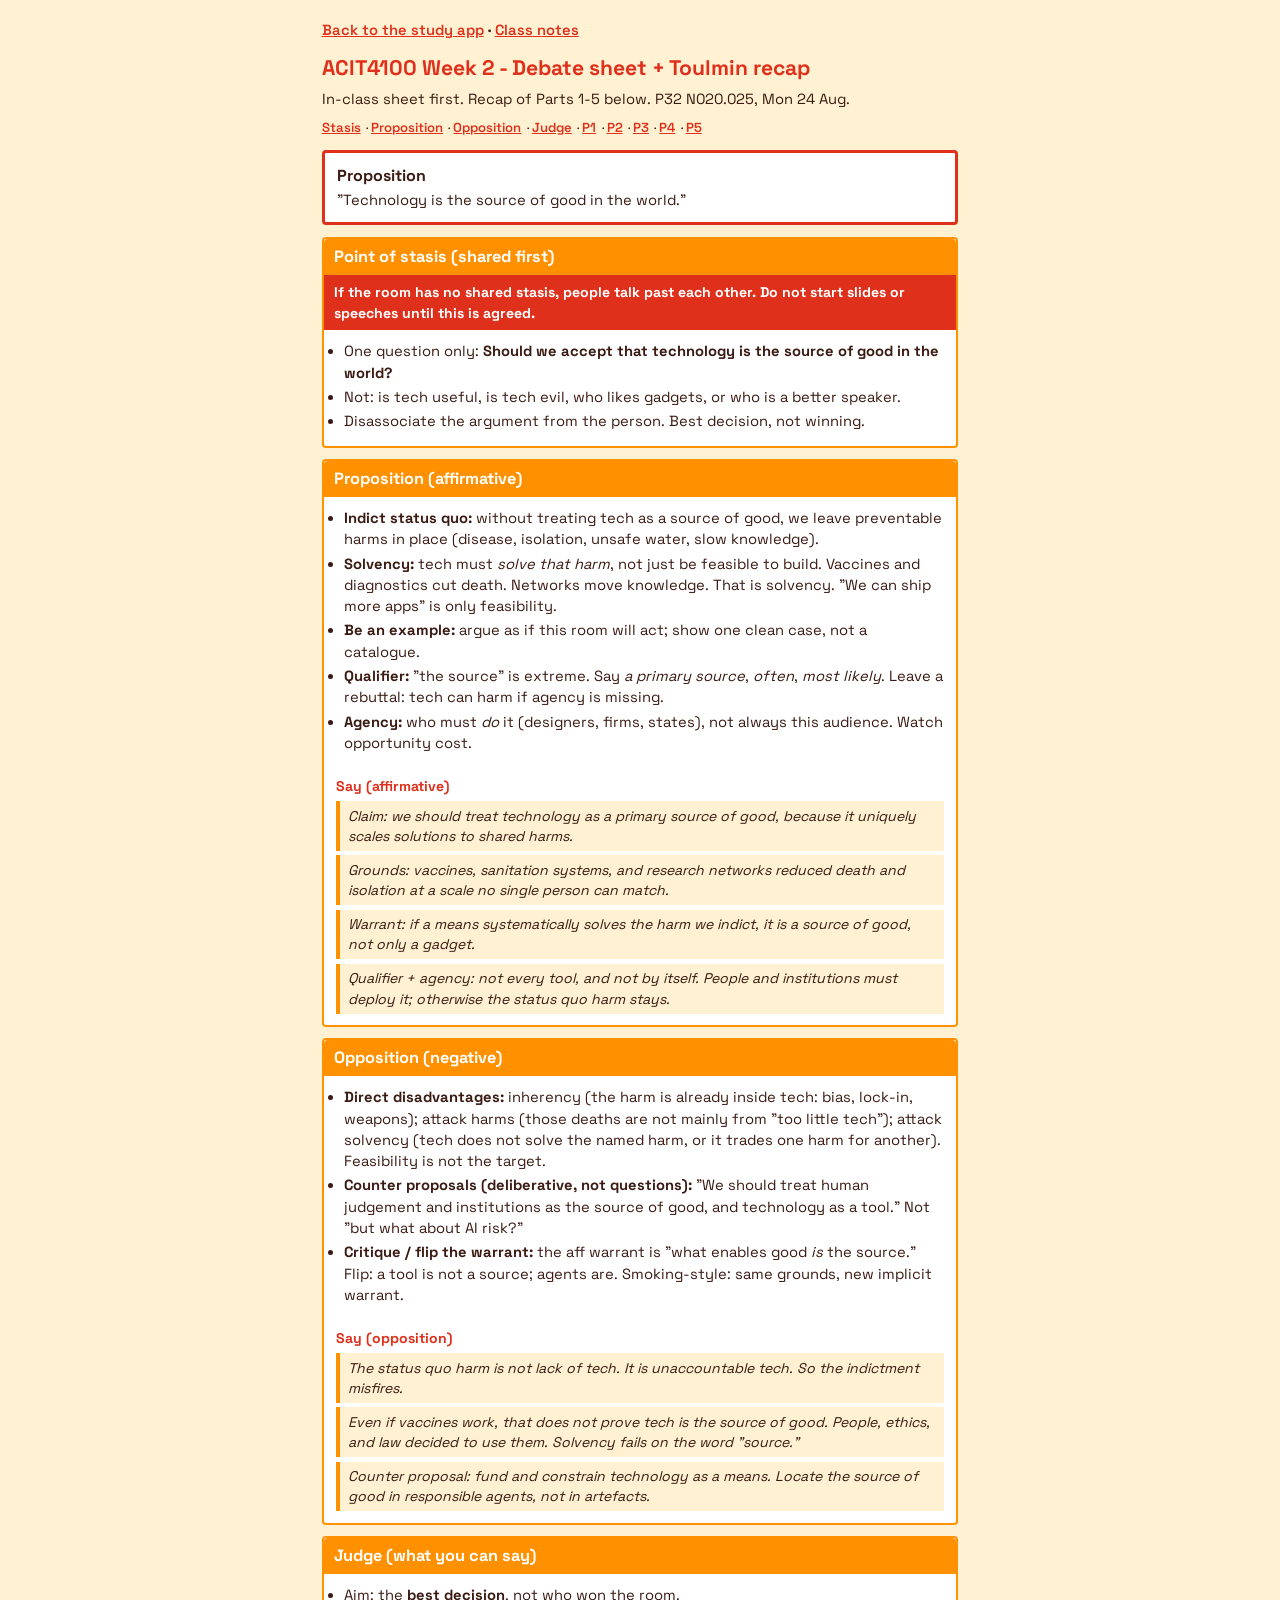
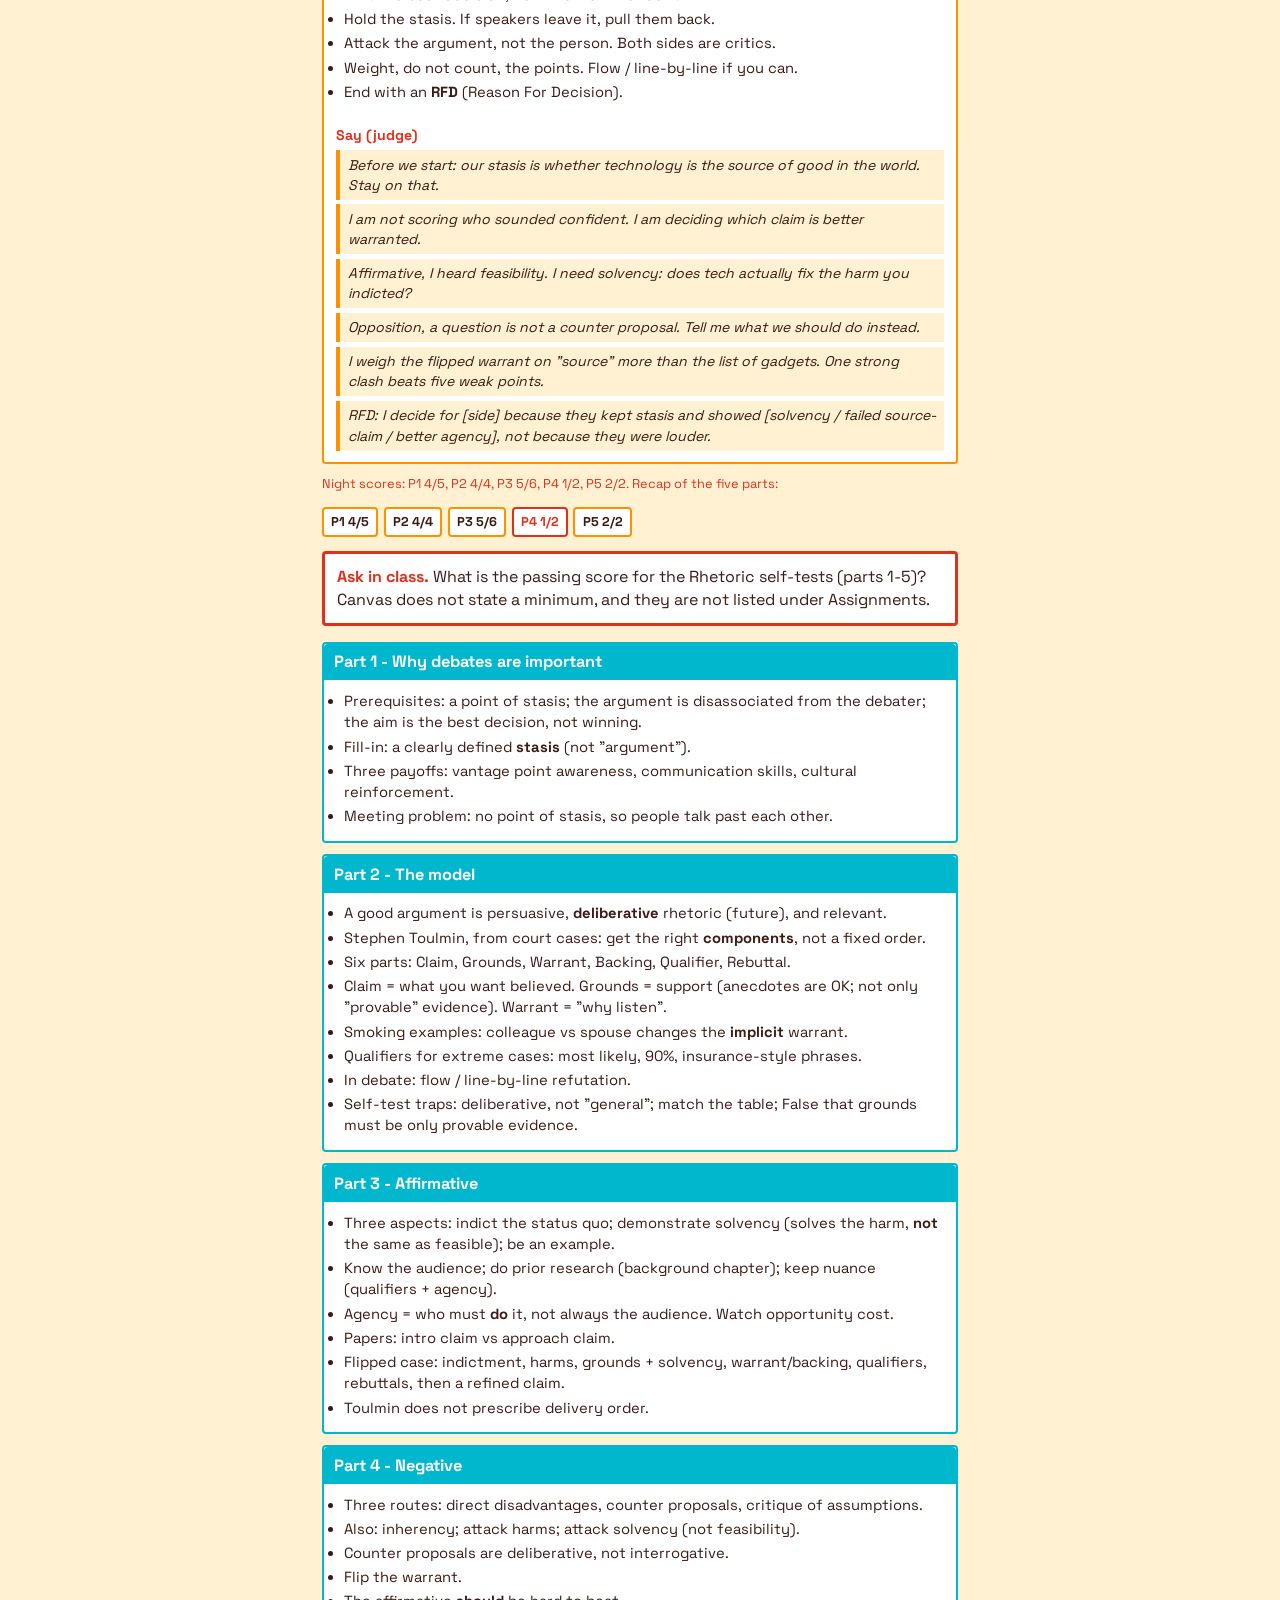
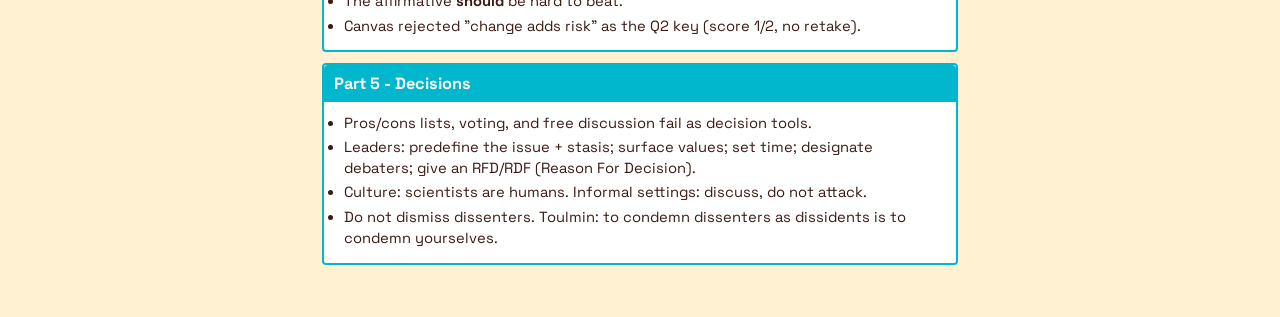
==== 4100-week2-toulmin-recap.html @ de7145aa "Add in-class Toulmin debate sheet for the tech-as-source-of-good motion. Co-authored-by: Cursor <cur" ====
<!DOCTYPE html>
<html lang="en">
<head>
  <meta charset="UTF-8" />
  <meta name="viewport" content="width=device-width, initial-scale=1, viewport-fit=cover" />
  <meta name="referrer" content="no-referrer" />
  <title>ACIT4100 Week 2 - Toulmin recap</title>
  <meta name="theme-color" content="#DF301C" />
  <link rel="stylesheet" href="fonts/fonts.css" />
  <style>
    html { background: #FFF1D1; }
    :root {
      --red: #DF301C;
      --orange: #FF9100;
      --cream: #FFF1D1;
      --teal: #00B7CD;
      --ink: #3A1A12;
      --line: #E8C9A0;
    }
    * { box-sizing: border-box; }
    body {
      margin: 0;
      font-family: "Space Grotesk", "Segoe UI", sans-serif;
      color: var(--ink);
      background: var(--cream);
      line-height: 1.45;
    }
    .wrap { max-width: 42rem; margin: 0 auto; padding: 1.1rem 1.1rem 2.6rem; }
    h1 { font-size: 1.32rem; margin: 0 0 0.35rem; color: var(--red); }
    h2 {
      font-size: 1.02rem;
      margin: 0;
      color: #FFFFFF;
      background: var(--teal);
      padding: 0.4rem 0.65rem;
      border-radius: 4px 4px 0 0;
    }
    h3 {
      font-size: 0.88rem;
      margin: 0.55rem 0 0.15rem;
      color: var(--red);
    }
    p, li { font-size: 0.92rem; }
    .lede { margin: 0 0 0.45rem; }
    .meta { font-size: 0.8rem; color: var(--red); margin: 0 0 0.85rem; }
    .prop {
      background: #FFFFFF;
      border: 3px solid var(--red);
      border-radius: 4px;
      padding: 0.65rem 0.75rem;
      margin: 0 0 0.75rem;
    }
    .prop p { margin: 0.2rem 0 0; }
    .say {
      font-style: italic;
      background: var(--cream);
      border-left: 4px solid var(--orange);
      padding: 0.28rem 0.5rem;
      margin: 0.28rem 0;
      font-size: 0.88rem;
    }
    section.debate { border-color: var(--orange); }
    section.debate h2 { background: var(--orange); }
    .warn {
      background: var(--red);
      color: #FFFFFF;
      font-weight: 700;
      padding: 0.45rem 0.65rem;
      margin: 0;
      font-size: 0.88rem;
    }
    a { color: var(--red); font-weight: 600; }
    a:hover { color: var(--teal); }
    .scores {
      display: flex;
      flex-wrap: wrap;
      gap: 0.35rem;
      margin: 0 0 0.9rem;
    }
    .scores span {
      background: #FFFFFF;
      border: 2px solid var(--orange);
      border-radius: 4px;
      padding: 0.22rem 0.45rem;
      font-size: 0.8rem;
      font-weight: 700;
    }
    .scores .weak { border-color: var(--red); color: var(--red); }
    section {
      border: 2px solid var(--teal);
      border-radius: 4px;
      margin: 0 0 0.7rem;
      background: #FFFFFF;
    }
    section ul {
      margin: 0;
      padding: 0.5rem 0.75rem 0.65rem 1.25rem;
    }
    section h3, section .say { margin-left: 0.75rem; margin-right: 0.75rem; }
    section .say:last-child { margin-bottom: 0.7rem; }
    li { margin: 0.18rem 0; }
    .ask {
      border: 3px solid var(--red);
      background: #FFFFFF;
      border-radius: 4px;
      padding: 0.7rem 0.8rem;
      margin: 0 0 1rem;
    }
    .ask strong { color: var(--red); }
    .back { display: inline-block; margin: 0 0 0.75rem; font-weight: 700; }
    .jump { font-size: 0.82rem; margin: 0 0 0.85rem; }
    .jump a { margin-right: 0.15rem; }
  </style>
</head>
<body>
  <div class="wrap">
    <p class="back"><a href="index.html#notes">Back to the study app</a> · <a href="class-notes.html#acit4100">Class notes</a></p>
    <h1>ACIT4100 Week 2 - Debate sheet + Toulmin recap</h1>
    <p class="lede">In-class sheet first. Recap of Parts 1-5 below. P32 N020.025, Mon 24 Aug.</p>
    <p class="jump">
      <a href="#stasis">Stasis</a> ·
      <a href="#affirmative">Proposition</a> ·
      <a href="#negative">Opposition</a> ·
      <a href="#judge">Judge</a> ·
      <a href="#p1">P1</a> ·
      <a href="#p2">P2</a> ·
      <a href="#p3">P3</a> ·
      <a href="#p4">P4</a> ·
      <a href="#p5">P5</a>
    </p>

    <div class="prop" id="motion">
      <strong>Proposition</strong>
      <p>&quot;Technology is the source of good in the world.&quot;</p>
    </div>

    <section class="debate" id="stasis">
      <h2>Point of stasis (shared first)</h2>
      <p class="warn">If the room has no shared stasis, people talk past each other. Do not start slides or speeches until this is agreed.</p>
      <ul>
        <li>One question only: <strong>Should we accept that technology is the source of good in the world?</strong></li>
        <li>Not: is tech useful, is tech evil, who likes gadgets, or who is a better speaker.</li>
        <li>Disassociate the argument from the person. Best decision, not winning.</li>
      </ul>
    </section>

    <section class="debate" id="affirmative">
      <h2>Proposition (affirmative)</h2>
      <ul>
        <li><strong>Indict status quo:</strong> without treating tech as a source of good, we leave preventable harms in place (disease, isolation, unsafe water, slow knowledge).</li>
        <li><strong>Solvency:</strong> tech must <em>solve that harm</em>, not just be feasible to build. Vaccines and diagnostics cut death. Networks move knowledge. That is solvency. &quot;We can ship more apps&quot; is only feasibility.</li>
        <li><strong>Be an example:</strong> argue as if this room will act; show one clean case, not a catalogue.</li>
        <li><strong>Qualifier:</strong> &quot;the source&quot; is extreme. Say <em>a primary source</em>, <em>often</em>, <em>most likely</em>. Leave a rebuttal: tech can harm if agency is missing.</li>
        <li><strong>Agency:</strong> who must <em>do</em> it (designers, firms, states), not always this audience. Watch opportunity cost.</li>
      </ul>
      <h3>Say (affirmative)</h3>
      <p class="say">Claim: we should treat technology as a primary source of good, because it uniquely scales solutions to shared harms.</p>
      <p class="say">Grounds: vaccines, sanitation systems, and research networks reduced death and isolation at a scale no single person can match.</p>
      <p class="say">Warrant: if a means systematically solves the harm we indict, it is a source of good, not only a gadget.</p>
      <p class="say">Qualifier + agency: not every tool, and not by itself. People and institutions must deploy it; otherwise the status quo harm stays.</p>
    </section>

    <section class="debate" id="negative">
      <h2>Opposition (negative)</h2>
      <ul>
        <li><strong>Direct disadvantages:</strong> inherency (the harm is already inside tech: bias, lock-in, weapons); attack harms (those deaths are not mainly from &quot;too little tech&quot;); attack solvency (tech does not solve the named harm, or it trades one harm for another). Feasibility is not the target.</li>
        <li><strong>Counter proposals (deliberative, not questions):</strong> &quot;We should treat human judgement and institutions as the source of good, and technology as a tool.&quot; Not &quot;but what about AI risk?&quot;</li>
        <li><strong>Critique / flip the warrant:</strong> the aff warrant is &quot;what enables good <em>is</em> the source.&quot; Flip: a tool is not a source; agents are. Smoking-style: same grounds, new implicit warrant.</li>
      </ul>
      <h3>Say (opposition)</h3>
      <p class="say">The status quo harm is not lack of tech. It is unaccountable tech. So the indictment misfires.</p>
      <p class="say">Even if vaccines work, that does not prove tech is <em>the</em> source of good. People, ethics, and law decided to use them. Solvency fails on the word &quot;source.&quot;</p>
      <p class="say">Counter proposal: fund and constrain technology as a means. Locate the source of good in responsible agents, not in artefacts.</p>
    </section>

    <section class="debate" id="judge">
      <h2>Judge (what you can say)</h2>
      <ul>
        <li>Aim: the <strong>best decision</strong>, not who won the room.</li>
        <li>Hold the stasis. If speakers leave it, pull them back.</li>
        <li>Attack the argument, not the person. Both sides are critics.</li>
        <li>Weight, do not count, the points. Flow / line-by-line if you can.</li>
        <li>End with an <strong>RFD</strong> (Reason For Decision).</li>
      </ul>
      <h3>Say (judge)</h3>
      <p class="say">Before we start: our stasis is whether technology is the source of good in the world. Stay on that.</p>
      <p class="say">I am not scoring who sounded confident. I am deciding which claim is better warranted.</p>
      <p class="say">Affirmative, I heard feasibility. I need solvency: does tech actually fix the harm you indicted?</p>
      <p class="say">Opposition, a question is not a counter proposal. Tell me what we should do instead.</p>
      <p class="say">I weigh the flipped warrant on &quot;source&quot; more than the list of gadgets. One strong clash beats five weak points.</p>
      <p class="say">RFD: I decide for [side] because they kept stasis and showed [solvency / failed source-claim / better agency], not because they were louder.</p>
    </section>

    <p class="meta">Night scores: P1 4/5, P2 4/4, P3 5/6, P4 1/2, P5 2/2. Recap of the five parts:</p>
    <div class="scores" aria-label="Self-test scores">
      <span>P1 4/5</span>
      <span>P2 4/4</span>
      <span>P3 5/6</span>
      <span class="weak">P4 1/2</span>
      <span>P5 2/2</span>
    </div>

    <div class="ask">
      <strong>Ask in class.</strong> What is the passing score for the Rhetoric self-tests (parts 1-5)? Canvas does not state a minimum, and they are not listed under Assignments.
    </div>

    <section id="p1">
      <h2>Part 1 - Why debates are important</h2>
      <ul>
        <li>Prerequisites: a point of stasis; the argument is disassociated from the debater; the aim is the best decision, not winning.</li>
        <li>Fill-in: a clearly defined <strong>stasis</strong> (not "argument").</li>
        <li>Three payoffs: vantage point awareness, communication skills, cultural reinforcement.</li>
        <li>Meeting problem: no point of stasis, so people talk past each other.</li>
      </ul>
    </section>

    <section id="p2">
      <h2>Part 2 - The model</h2>
      <ul>
        <li>A good argument is persuasive, <strong>deliberative</strong> rhetoric (future), and relevant.</li>
        <li>Stephen Toulmin, from court cases: get the right <strong>components</strong>, not a fixed order.</li>
        <li>Six parts: Claim, Grounds, Warrant, Backing, Qualifier, Rebuttal.</li>
        <li>Claim = what you want believed. Grounds = support (anecdotes are OK; not only "provable" evidence). Warrant = "why listen".</li>
        <li>Smoking examples: colleague vs spouse changes the <strong>implicit</strong> warrant.</li>
        <li>Qualifiers for extreme cases: most likely, 90%, insurance-style phrases.</li>
        <li>In debate: flow / line-by-line refutation.</li>
        <li>Self-test traps: deliberative, not "general"; match the table; False that grounds must be only provable evidence.</li>
      </ul>
    </section>

    <section id="p3">
      <h2>Part 3 - Affirmative</h2>
      <ul>
        <li>Three aspects: indict the status quo; demonstrate solvency (solves the harm, <strong>not</strong> the same as feasible); be an example.</li>
        <li>Know the audience; do prior research (background chapter); keep nuance (qualifiers + agency).</li>
        <li>Agency = who must <strong>do</strong> it, not always the audience. Watch opportunity cost.</li>
        <li>Papers: intro claim vs approach claim.</li>
        <li>Flipped case: indictment, harms, grounds + solvency, warrant/backing, qualifiers, rebuttals, then a refined claim.</li>
        <li>Toulmin does not prescribe delivery order.</li>
      </ul>
    </section>

    <section id="p4">
      <h2>Part 4 - Negative</h2>
      <ul>
        <li>Three routes: direct disadvantages, counter proposals, critique of assumptions.</li>
        <li>Also: inherency; attack harms; attack solvency (not feasibility).</li>
        <li>Counter proposals are deliberative, not interrogative.</li>
        <li>Flip the warrant.</li>
        <li>The affirmative <strong>should</strong> be hard to beat.</li>
        <li>Canvas rejected "change adds risk" as the Q2 key (score 1/2, no retake).</li>
      </ul>
    </section>

    <section id="p5">
      <h2>Part 5 - Decisions</h2>
      <ul>
        <li>Pros/cons lists, voting, and free discussion fail as decision tools.</li>
        <li>Leaders: predefine the issue + stasis; surface values; set time; designate debaters; give an RFD/RDF (Reason For Decision).</li>
        <li>Culture: scientists are humans. Informal settings: discuss, do not attack.</li>
        <li>Do not dismiss dissenters. Toulmin: to condemn dissenters as dissidents is to condemn yourselves.</li>
      </ul>
    </section>
  </div>
</body>
</html>
---- fonts/fonts.css ----
/* Self-hosted fonts for file:// and offline (no Google Fonts CDN). */
@font-face {
  font-family: "Space Grotesk";
  font-style: normal;
  font-weight: 400;
  font-display: swap;
  src: url("./space-grotesk-400.woff2") format("woff2");
}
@font-face {
  font-family: "Space Grotesk";
  font-style: normal;
  font-weight: 500;
  font-display: swap;
  src: url("./space-grotesk-500.woff2") format("woff2");
}
@font-face {
  font-family: "Space Grotesk";
  font-style: normal;
  font-weight: 600;
  font-display: swap;
  src: url("./space-grotesk-600.woff2") format("woff2");
}
@font-face {
  font-family: "Space Grotesk";
  font-style: normal;
  font-weight: 700;
  font-display: swap;
  src: url("./space-grotesk-700.woff2") format("woff2");
}
@font-face {
  font-family: "JetBrains Mono";
  font-style: normal;
  font-weight: 400;
  font-display: swap;
  src: url("./jetbrains-mono-400.woff2") format("woff2");
}
@font-face {
  font-family: "JetBrains Mono";
  font-style: normal;
  font-weight: 500;
  font-display: swap;
  src: url("./jetbrains-mono-500.woff2") format("woff2");
}
@font-face {
  font-family: "JetBrains Mono";
  font-style: normal;
  font-weight: 600;
  font-display: swap;
  src: url("./jetbrains-mono-600.woff2") format("woff2");
}
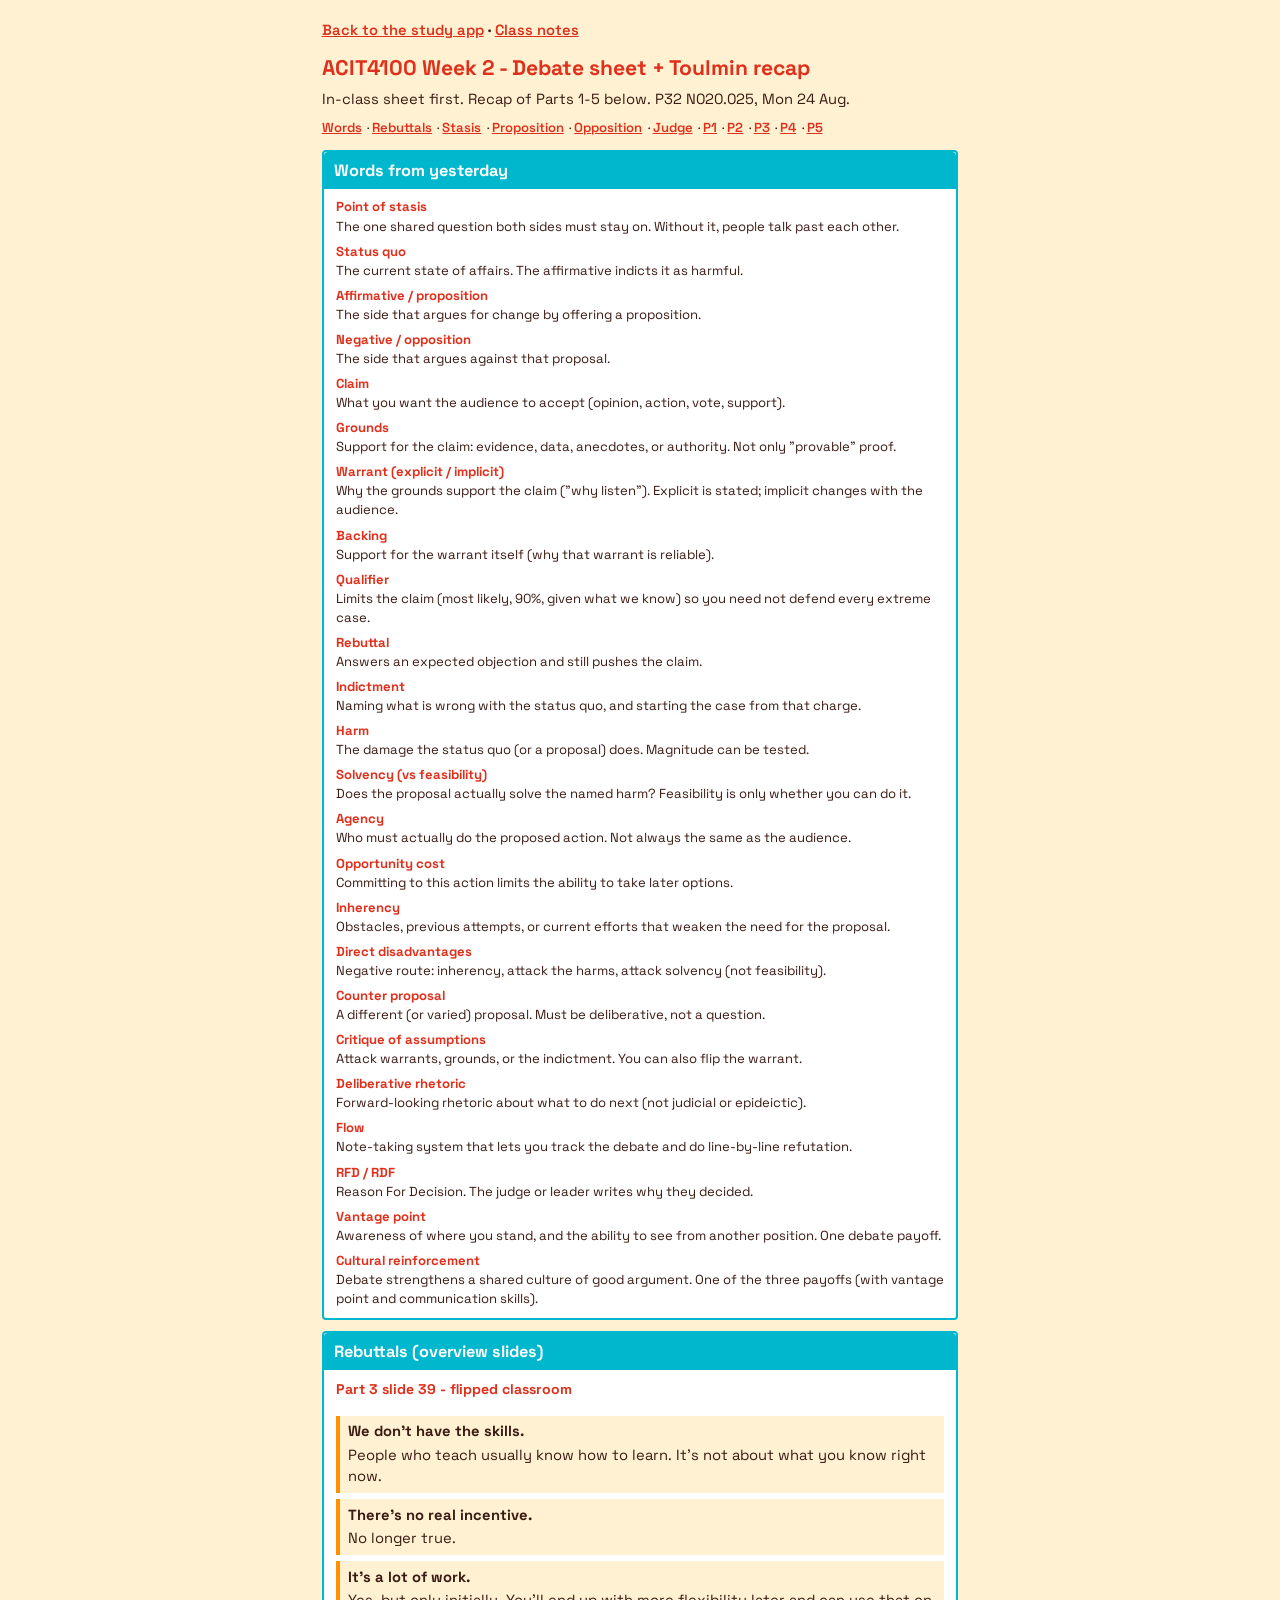
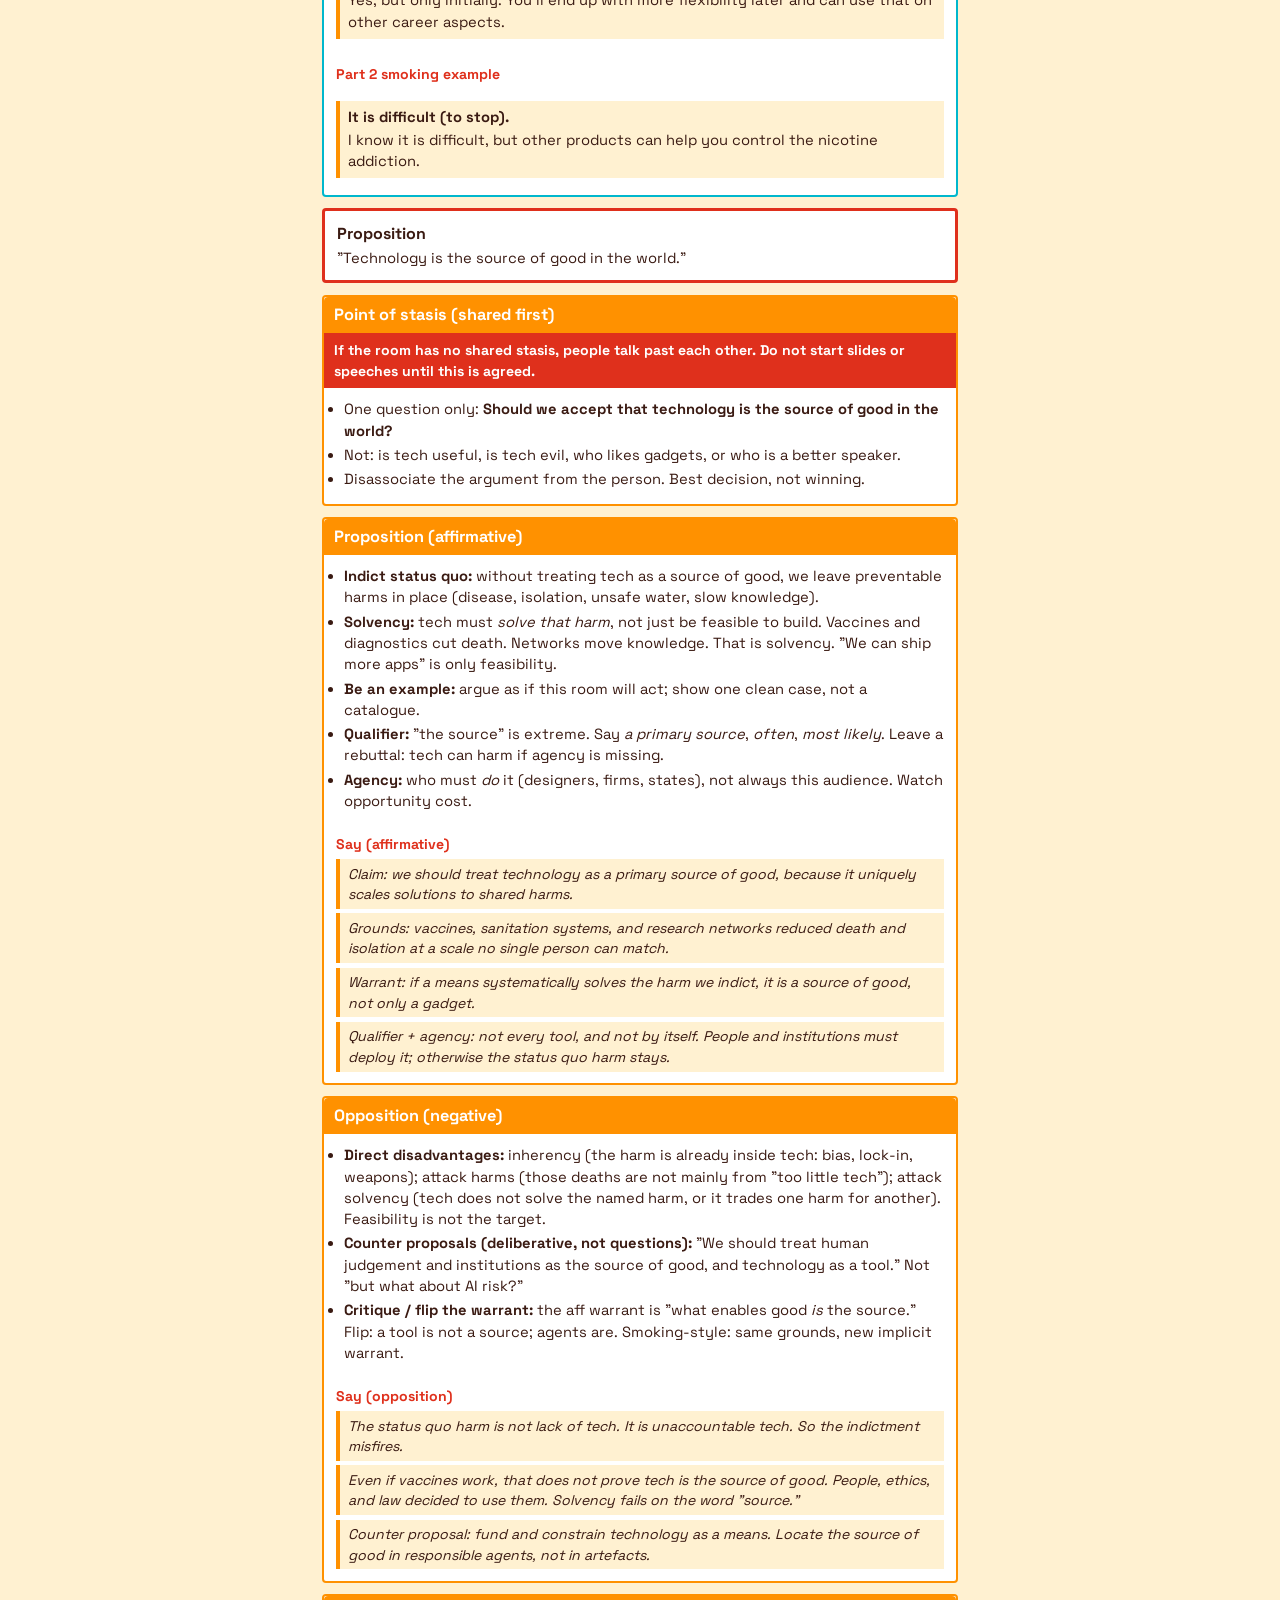
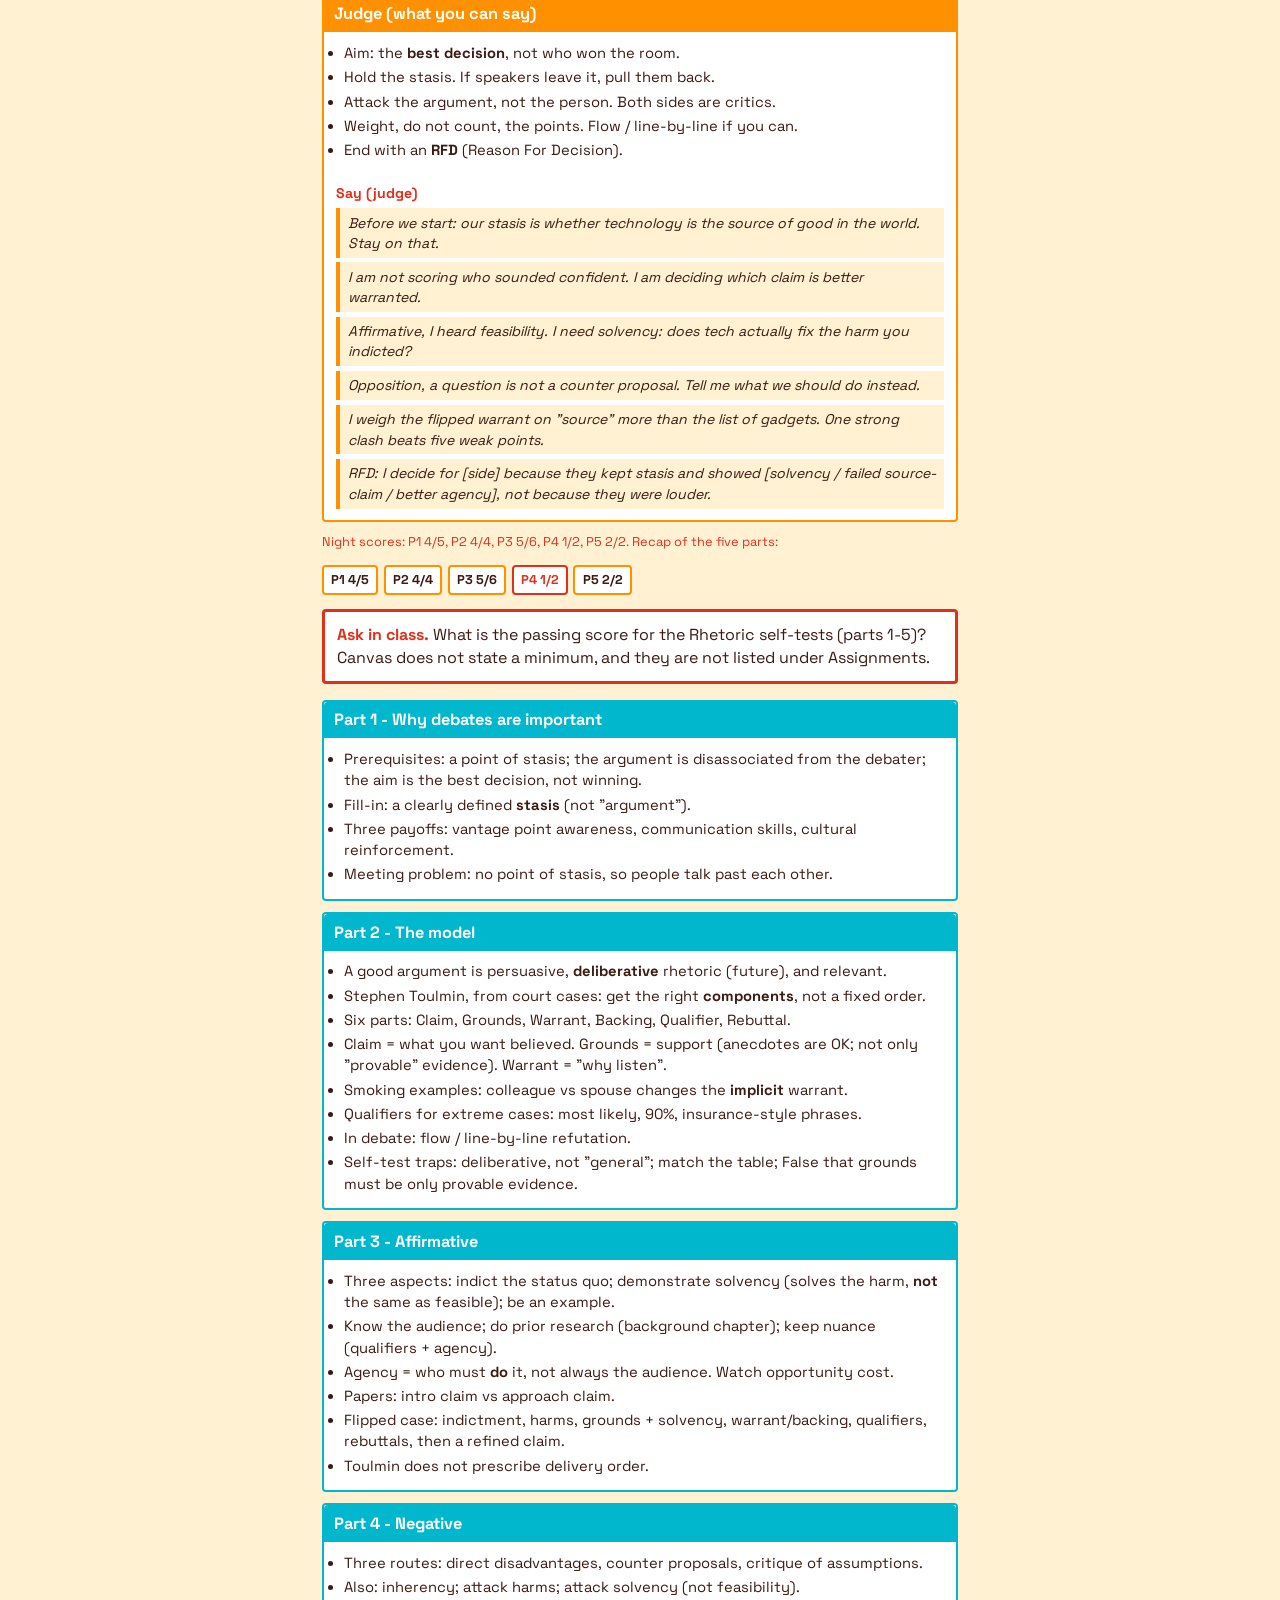
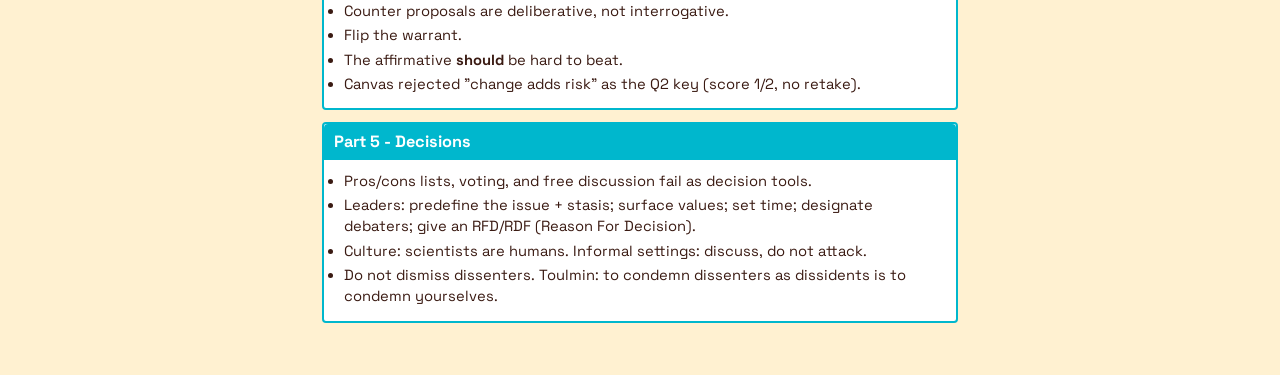
==== commit 62da9c92: "Add Week 2 glossary and rebuttal slide overview to the Toulmin recap. Co-authored-by: Cursor <cursor" ====
--- a/4100-week2-toulmin-recap.html
+++ b/4100-week2-toulmin-recap.html
@@ -110,6 +110,30 @@
     .back { display: inline-block; margin: 0 0 0.75rem; font-weight: 700; }
     .jump { font-size: 0.82rem; margin: 0 0 0.85rem; }
     .jump a { margin-right: 0.15rem; }
+    dl.gloss {
+      margin: 0;
+      padding: 0.45rem 0.75rem 0.65rem;
+    }
+    dl.gloss dt {
+      font-weight: 700;
+      font-size: 0.82rem;
+      color: var(--red);
+      margin: 0.38rem 0 0;
+    }
+    dl.gloss dt:first-child { margin-top: 0.1rem; }
+    dl.gloss dd {
+      margin: 0 0 0 0;
+      font-size: 0.82rem;
+    }
+    section.pairs ul { list-style: none; padding-left: 0.75rem; }
+    section.pairs li {
+      margin: 0.4rem 0;
+      padding: 0.35rem 0.5rem;
+      background: var(--cream);
+      border-left: 4px solid var(--orange);
+    }
+    section.pairs .obj { font-weight: 700; }
+    section.pairs .reb { display: block; margin-top: 0.12rem; }
   </style>
 </head>
 <body>
@@ -118,6 +142,8 @@
     <h1>ACIT4100 Week 2 - Debate sheet + Toulmin recap</h1>
     <p class="lede">In-class sheet first. Recap of Parts 1-5 below. P32 N020.025, Mon 24 Aug.</p>
     <p class="jump">
+      <a href="#words">Words</a> ·
+      <a href="#rebuttals">Rebuttals</a> ·
       <a href="#stasis">Stasis</a> ·
       <a href="#affirmative">Proposition</a> ·
       <a href="#negative">Opposition</a> ·
@@ -129,6 +155,86 @@
       <a href="#p5">P5</a>
     </p>
 
+    <section id="words">
+      <h2>Words from yesterday</h2>
+      <dl class="gloss">
+        <dt>Point of stasis</dt>
+        <dd>The one shared question both sides must stay on. Without it, people talk past each other.</dd>
+        <dt>Status quo</dt>
+        <dd>The current state of affairs. The affirmative indicts it as harmful.</dd>
+        <dt>Affirmative / proposition</dt>
+        <dd>The side that argues for change by offering a proposition.</dd>
+        <dt>Negative / opposition</dt>
+        <dd>The side that argues against that proposal.</dd>
+        <dt>Claim</dt>
+        <dd>What you want the audience to accept (opinion, action, vote, support).</dd>
+        <dt>Grounds</dt>
+        <dd>Support for the claim: evidence, data, anecdotes, or authority. Not only &quot;provable&quot; proof.</dd>
+        <dt>Warrant (explicit / implicit)</dt>
+        <dd>Why the grounds support the claim (&quot;why listen&quot;). Explicit is stated; implicit changes with the audience.</dd>
+        <dt>Backing</dt>
+        <dd>Support for the warrant itself (why that warrant is reliable).</dd>
+        <dt>Qualifier</dt>
+        <dd>Limits the claim (most likely, 90%, given what we know) so you need not defend every extreme case.</dd>
+        <dt>Rebuttal</dt>
+        <dd>Answers an expected objection and still pushes the claim.</dd>
+        <dt>Indictment</dt>
+        <dd>Naming what is wrong with the status quo, and starting the case from that charge.</dd>
+        <dt>Harm</dt>
+        <dd>The damage the status quo (or a proposal) does. Magnitude can be tested.</dd>
+        <dt>Solvency (vs feasibility)</dt>
+        <dd>Does the proposal actually solve the named harm? Feasibility is only whether you can do it.</dd>
+        <dt>Agency</dt>
+        <dd>Who must actually do the proposed action. Not always the same as the audience.</dd>
+        <dt>Opportunity cost</dt>
+        <dd>Committing to this action limits the ability to take later options.</dd>
+        <dt>Inherency</dt>
+        <dd>Obstacles, previous attempts, or current efforts that weaken the need for the proposal.</dd>
+        <dt>Direct disadvantages</dt>
+        <dd>Negative route: inherency, attack the harms, attack solvency (not feasibility).</dd>
+        <dt>Counter proposal</dt>
+        <dd>A different (or varied) proposal. Must be deliberative, not a question.</dd>
+        <dt>Critique of assumptions</dt>
+        <dd>Attack warrants, grounds, or the indictment. You can also flip the warrant.</dd>
+        <dt>Deliberative rhetoric</dt>
+        <dd>Forward-looking rhetoric about what to do next (not judicial or epideictic).</dd>
+        <dt>Flow</dt>
+        <dd>Note-taking system that lets you track the debate and do line-by-line refutation.</dd>
+        <dt>RFD / RDF</dt>
+        <dd>Reason For Decision. The judge or leader writes why they decided.</dd>
+        <dt>Vantage point</dt>
+        <dd>Awareness of where you stand, and the ability to see from another position. One debate payoff.</dd>
+        <dt>Cultural reinforcement</dt>
+        <dd>Debate strengthens a shared culture of good argument. One of the three payoffs (with vantage point and communication skills).</dd>
+      </dl>
+    </section>
+
+    <section class="pairs" id="rebuttals">
+      <h2>Rebuttals (overview slides)</h2>
+      <h3>Part 3 slide 39 - flipped classroom</h3>
+      <ul>
+        <li>
+          <span class="obj">We don't have the skills.</span>
+          <span class="reb">People who teach usually know how to learn. It's not about what you know right now.</span>
+        </li>
+        <li>
+          <span class="obj">There's no real incentive.</span>
+          <span class="reb">No longer true.</span>
+        </li>
+        <li>
+          <span class="obj">It's a lot of work.</span>
+          <span class="reb">Yes, but only initially. You'll end up with more flexibility later and can use that on other career aspects.</span>
+        </li>
+      </ul>
+      <h3>Part 2 smoking example</h3>
+      <ul>
+        <li>
+          <span class="obj">It is difficult (to stop).</span>
+          <span class="reb">I know it is difficult, but other products can help you control the nicotine addiction.</span>
+        </li>
+      </ul>
+    </section>
+
     <div class="prop" id="motion">
       <strong>Proposition</strong>
       <p>&quot;Technology is the source of good in the world.&quot;</p>
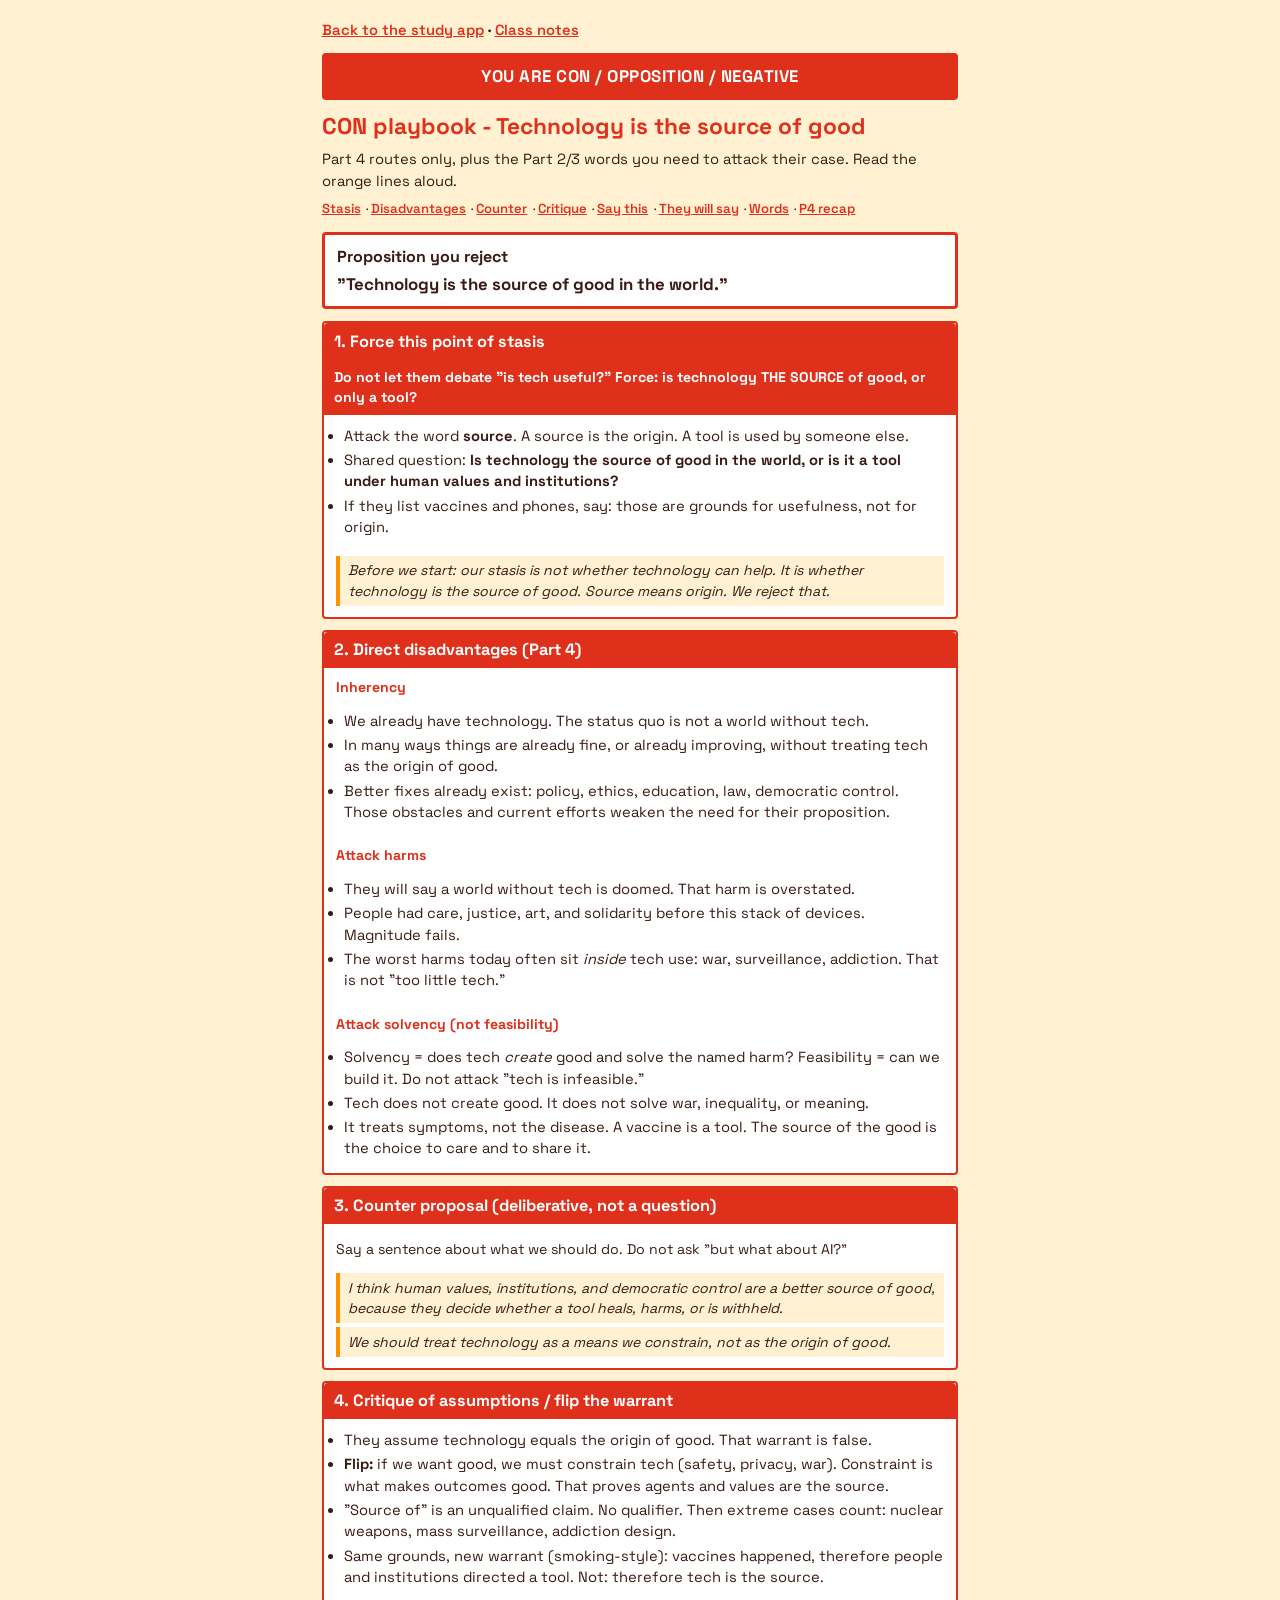
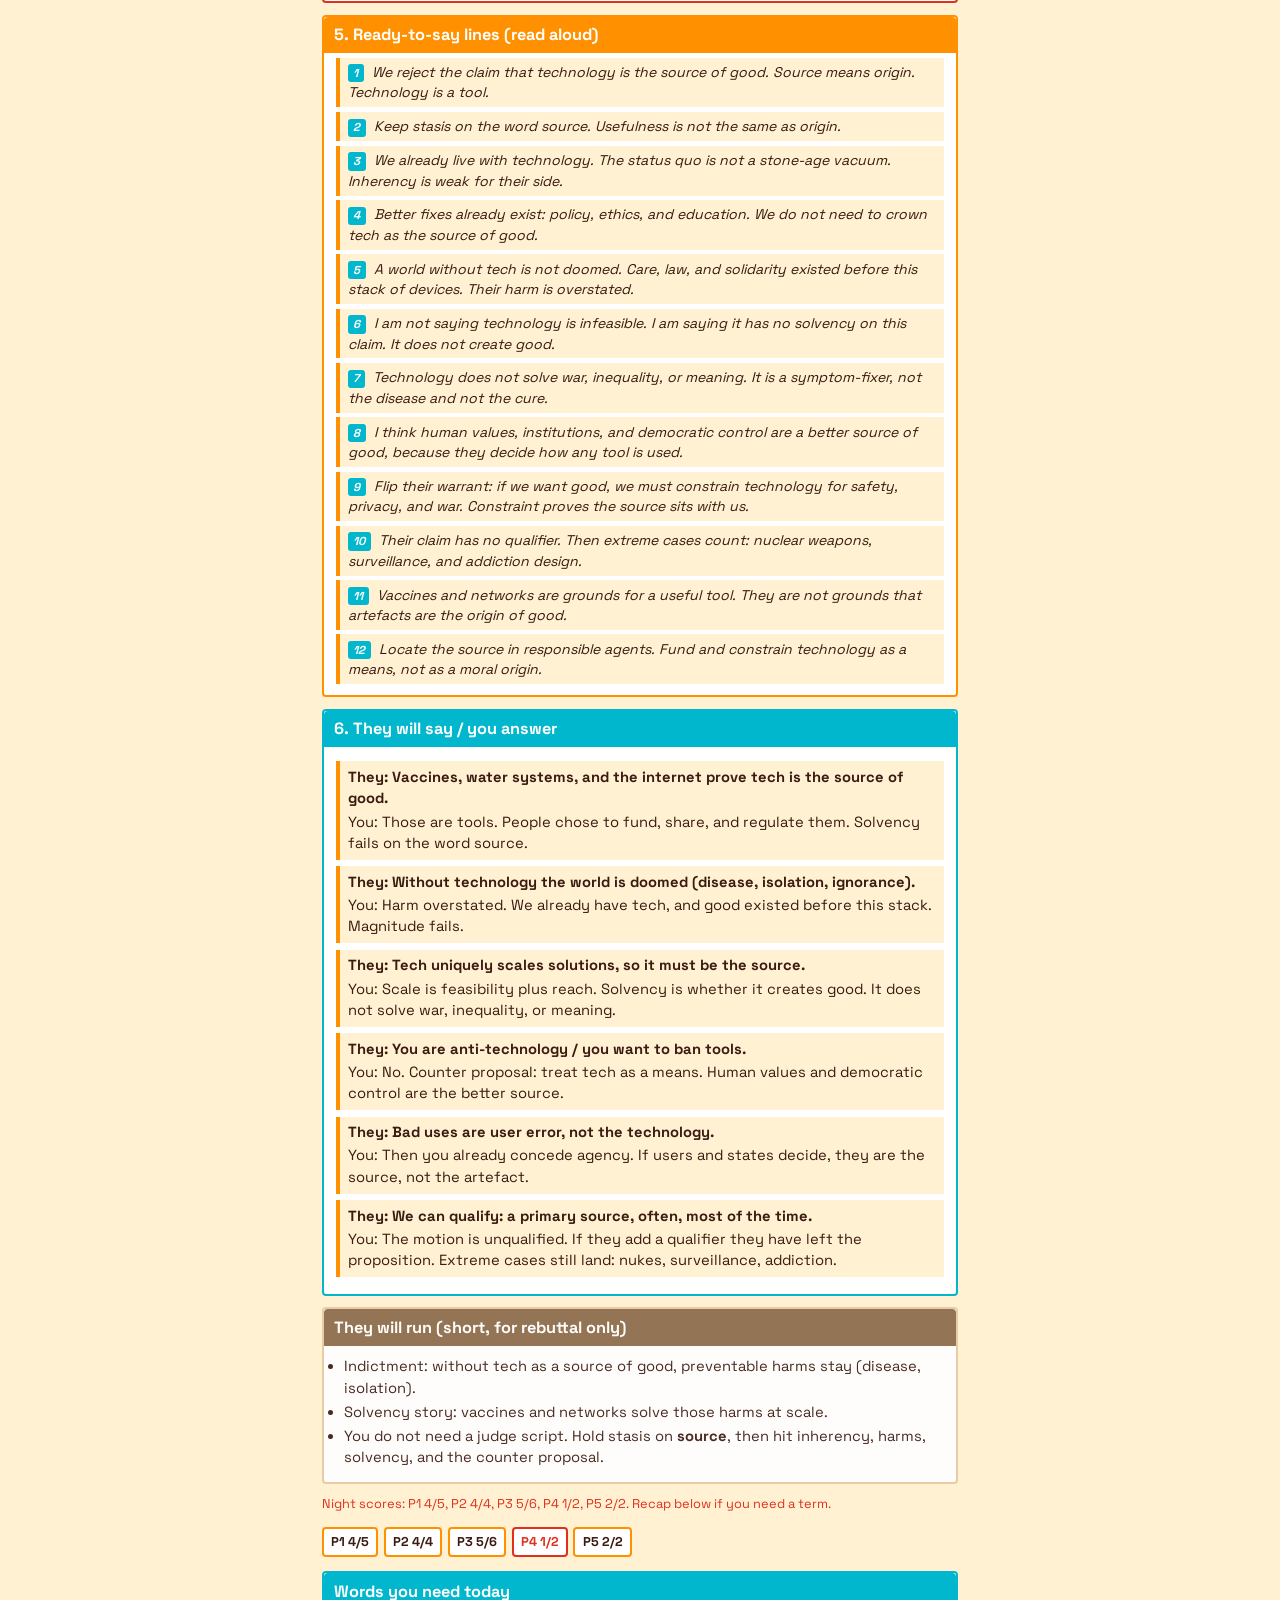
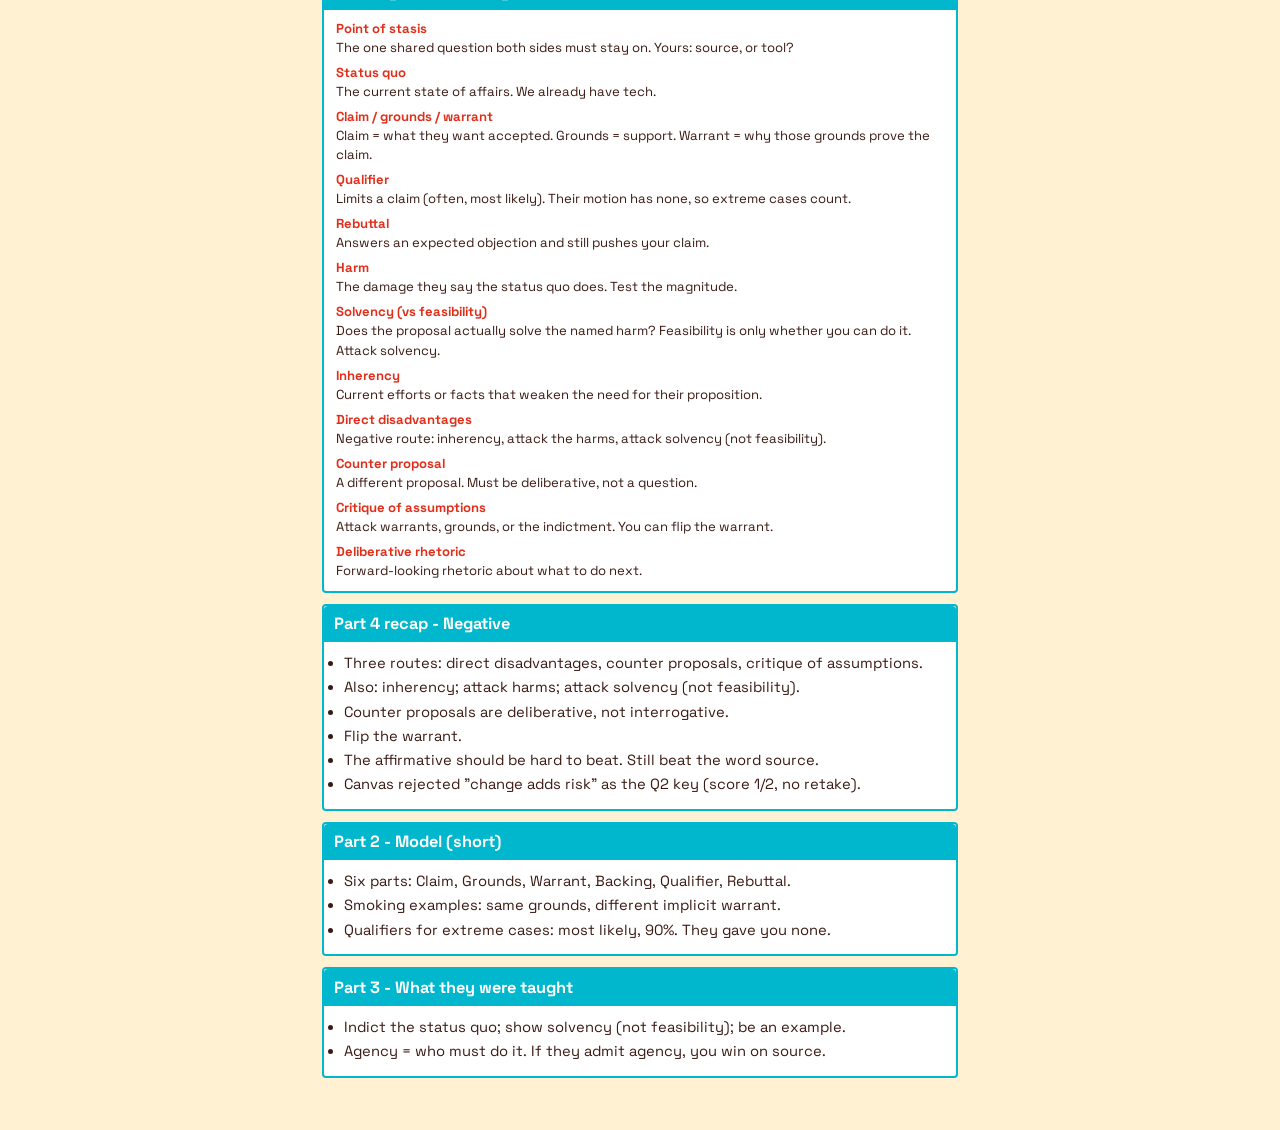
==== commit f0d542d7: "Focus Week 2 recap on a CON playbook for the in-class debate. Co-authored-by: Cursor <cursoragent@cu" ====
--- a/4100-week2-toulmin-recap.html
+++ b/4100-week2-toulmin-recap.html
@@ -4,7 +4,7 @@
   <meta charset="UTF-8" />
   <meta name="viewport" content="width=device-width, initial-scale=1, viewport-fit=cover" />
   <meta name="referrer" content="no-referrer" />
-  <title>ACIT4100 Week 2 - Toulmin recap</title>
+  <title>ACIT4100 Week 2 - CON playbook</title>
   <meta name="theme-color" content="#DF301C" />
   <link rel="stylesheet" href="fonts/fonts.css" />
   <style>
@@ -26,7 +26,7 @@
       line-height: 1.45;
     }
     .wrap { max-width: 42rem; margin: 0 auto; padding: 1.1rem 1.1rem 2.6rem; }
-    h1 { font-size: 1.32rem; margin: 0 0 0.35rem; color: var(--red); }
+    h1 { font-size: 1.42rem; margin: 0 0 0.35rem; color: var(--red); }
     h2 {
       font-size: 1.02rem;
       margin: 0;
@@ -43,6 +43,17 @@
     p, li { font-size: 0.92rem; }
     .lede { margin: 0 0 0.45rem; }
     .meta { font-size: 0.8rem; color: var(--red); margin: 0 0 0.85rem; }
+    .role {
+      background: var(--red);
+      color: #FFFFFF;
+      font-weight: 800;
+      font-size: 1.05rem;
+      letter-spacing: 0.03em;
+      text-align: center;
+      padding: 0.7rem 0.75rem;
+      margin: 0 0 0.7rem;
+      border-radius: 4px;
+    }
     .prop {
       background: #FFFFFF;
       border: 3px solid var(--red);
@@ -50,7 +61,7 @@
       padding: 0.65rem 0.75rem;
       margin: 0 0 0.75rem;
     }
-    .prop p { margin: 0.2rem 0 0; }
+    .prop p { margin: 0.2rem 0 0; font-size: 1.05rem; font-weight: 700; }
     .say {
       font-style: italic;
       background: var(--cream);
@@ -59,8 +70,12 @@
       margin: 0.28rem 0;
       font-size: 0.88rem;
     }
-    section.debate { border-color: var(--orange); }
-    section.debate h2 { background: var(--orange); }
+    section.con { border-color: var(--red); }
+    section.con h2 { background: var(--red); }
+    section.lines { border-color: var(--orange); }
+    section.lines h2 { background: var(--orange); }
+    section.quiet { border-color: var(--line); opacity: 0.92; }
+    section.quiet h2 { background: #8A6A4A; }
     .warn {
       background: var(--red);
       color: #FFFFFF;
@@ -96,8 +111,9 @@
       margin: 0;
       padding: 0.5rem 0.75rem 0.65rem 1.25rem;
     }
-    section h3, section .say { margin-left: 0.75rem; margin-right: 0.75rem; }
+    section h3, section .say, section p.note { margin-left: 0.75rem; margin-right: 0.75rem; }
     section .say:last-child { margin-bottom: 0.7rem; }
+    section p.note { font-size: 0.88rem; }
     li { margin: 0.18rem 0; }
     .ask {
       border: 3px solid var(--red);
@@ -134,170 +150,146 @@
     }
     section.pairs .obj { font-weight: 700; }
     section.pairs .reb { display: block; margin-top: 0.12rem; }
+    .num {
+      display: inline-block;
+      background: var(--teal);
+      color: #FFFFFF;
+      font-weight: 800;
+      font-size: 0.72rem;
+      padding: 0.05rem 0.35rem;
+      border-radius: 3px;
+      margin-right: 0.25rem;
+    }
   </style>
 </head>
 <body>
   <div class="wrap">
     <p class="back"><a href="index.html#notes">Back to the study app</a> · <a href="class-notes.html#acit4100">Class notes</a></p>
-    <h1>ACIT4100 Week 2 - Debate sheet + Toulmin recap</h1>
-    <p class="lede">In-class sheet first. Recap of Parts 1-5 below. P32 N020.025, Mon 24 Aug.</p>
+    <div class="role">YOU ARE CON / OPPOSITION / NEGATIVE</div>
+    <h1>CON playbook - Technology is the source of good</h1>
+    <p class="lede">Part 4 routes only, plus the Part 2/3 words you need to attack their case. Read the orange lines aloud.</p>
     <p class="jump">
+      <a href="#stasis">Stasis</a> ·
+      <a href="#direct">Disadvantages</a> ·
+      <a href="#counter">Counter</a> ·
+      <a href="#critique">Critique</a> ·
+      <a href="#lines">Say this</a> ·
+      <a href="#rebut">They will say</a> ·
       <a href="#words">Words</a> ·
-      <a href="#rebuttals">Rebuttals</a> ·
-      <a href="#stasis">Stasis</a> ·
-      <a href="#affirmative">Proposition</a> ·
-      <a href="#negative">Opposition</a> ·
-      <a href="#judge">Judge</a> ·
-      <a href="#p1">P1</a> ·
-      <a href="#p2">P2</a> ·
-      <a href="#p3">P3</a> ·
-      <a href="#p4">P4</a> ·
-      <a href="#p5">P5</a>
+      <a href="#p4">P4 recap</a>
     </p>
 
-    <section id="words">
-      <h2>Words from yesterday</h2>
-      <dl class="gloss">
-        <dt>Point of stasis</dt>
-        <dd>The one shared question both sides must stay on. Without it, people talk past each other.</dd>
-        <dt>Status quo</dt>
-        <dd>The current state of affairs. The affirmative indicts it as harmful.</dd>
-        <dt>Affirmative / proposition</dt>
-        <dd>The side that argues for change by offering a proposition.</dd>
-        <dt>Negative / opposition</dt>
-        <dd>The side that argues against that proposal.</dd>
-        <dt>Claim</dt>
-        <dd>What you want the audience to accept (opinion, action, vote, support).</dd>
-        <dt>Grounds</dt>
-        <dd>Support for the claim: evidence, data, anecdotes, or authority. Not only &quot;provable&quot; proof.</dd>
-        <dt>Warrant (explicit / implicit)</dt>
-        <dd>Why the grounds support the claim (&quot;why listen&quot;). Explicit is stated; implicit changes with the audience.</dd>
-        <dt>Backing</dt>
-        <dd>Support for the warrant itself (why that warrant is reliable).</dd>
-        <dt>Qualifier</dt>
-        <dd>Limits the claim (most likely, 90%, given what we know) so you need not defend every extreme case.</dd>
-        <dt>Rebuttal</dt>
-        <dd>Answers an expected objection and still pushes the claim.</dd>
-        <dt>Indictment</dt>
-        <dd>Naming what is wrong with the status quo, and starting the case from that charge.</dd>
-        <dt>Harm</dt>
-        <dd>The damage the status quo (or a proposal) does. Magnitude can be tested.</dd>
-        <dt>Solvency (vs feasibility)</dt>
-        <dd>Does the proposal actually solve the named harm? Feasibility is only whether you can do it.</dd>
-        <dt>Agency</dt>
-        <dd>Who must actually do the proposed action. Not always the same as the audience.</dd>
-        <dt>Opportunity cost</dt>
-        <dd>Committing to this action limits the ability to take later options.</dd>
-        <dt>Inherency</dt>
-        <dd>Obstacles, previous attempts, or current efforts that weaken the need for the proposal.</dd>
-        <dt>Direct disadvantages</dt>
-        <dd>Negative route: inherency, attack the harms, attack solvency (not feasibility).</dd>
-        <dt>Counter proposal</dt>
-        <dd>A different (or varied) proposal. Must be deliberative, not a question.</dd>
-        <dt>Critique of assumptions</dt>
-        <dd>Attack warrants, grounds, or the indictment. You can also flip the warrant.</dd>
-        <dt>Deliberative rhetoric</dt>
-        <dd>Forward-looking rhetoric about what to do next (not judicial or epideictic).</dd>
-        <dt>Flow</dt>
-        <dd>Note-taking system that lets you track the debate and do line-by-line refutation.</dd>
-        <dt>RFD / RDF</dt>
-        <dd>Reason For Decision. The judge or leader writes why they decided.</dd>
-        <dt>Vantage point</dt>
-        <dd>Awareness of where you stand, and the ability to see from another position. One debate payoff.</dd>
-        <dt>Cultural reinforcement</dt>
-        <dd>Debate strengthens a shared culture of good argument. One of the three payoffs (with vantage point and communication skills).</dd>
-      </dl>
-    </section>
-
-    <section class="pairs" id="rebuttals">
-      <h2>Rebuttals (overview slides)</h2>
-      <h3>Part 3 slide 39 - flipped classroom</h3>
-      <ul>
-        <li>
-          <span class="obj">We don't have the skills.</span>
-          <span class="reb">People who teach usually know how to learn. It's not about what you know right now.</span>
-        </li>
-        <li>
-          <span class="obj">There's no real incentive.</span>
-          <span class="reb">No longer true.</span>
-        </li>
-        <li>
-          <span class="obj">It's a lot of work.</span>
-          <span class="reb">Yes, but only initially. You'll end up with more flexibility later and can use that on other career aspects.</span>
-        </li>
-      </ul>
-      <h3>Part 2 smoking example</h3>
-      <ul>
-        <li>
-          <span class="obj">It is difficult (to stop).</span>
-          <span class="reb">I know it is difficult, but other products can help you control the nicotine addiction.</span>
-        </li>
-      </ul>
-    </section>
-
     <div class="prop" id="motion">
-      <strong>Proposition</strong>
+      <strong>Proposition you reject</strong>
       <p>&quot;Technology is the source of good in the world.&quot;</p>
     </div>
 
-    <section class="debate" id="stasis">
-      <h2>Point of stasis (shared first)</h2>
-      <p class="warn">If the room has no shared stasis, people talk past each other. Do not start slides or speeches until this is agreed.</p>
-      <ul>
-        <li>One question only: <strong>Should we accept that technology is the source of good in the world?</strong></li>
-        <li>Not: is tech useful, is tech evil, who likes gadgets, or who is a better speaker.</li>
-        <li>Disassociate the argument from the person. Best decision, not winning.</li>
-      </ul>
-    </section>
-
-    <section class="debate" id="affirmative">
-      <h2>Proposition (affirmative)</h2>
-      <ul>
-        <li><strong>Indict status quo:</strong> without treating tech as a source of good, we leave preventable harms in place (disease, isolation, unsafe water, slow knowledge).</li>
-        <li><strong>Solvency:</strong> tech must <em>solve that harm</em>, not just be feasible to build. Vaccines and diagnostics cut death. Networks move knowledge. That is solvency. &quot;We can ship more apps&quot; is only feasibility.</li>
-        <li><strong>Be an example:</strong> argue as if this room will act; show one clean case, not a catalogue.</li>
-        <li><strong>Qualifier:</strong> &quot;the source&quot; is extreme. Say <em>a primary source</em>, <em>often</em>, <em>most likely</em>. Leave a rebuttal: tech can harm if agency is missing.</li>
-        <li><strong>Agency:</strong> who must <em>do</em> it (designers, firms, states), not always this audience. Watch opportunity cost.</li>
-      </ul>
-      <h3>Say (affirmative)</h3>
-      <p class="say">Claim: we should treat technology as a primary source of good, because it uniquely scales solutions to shared harms.</p>
-      <p class="say">Grounds: vaccines, sanitation systems, and research networks reduced death and isolation at a scale no single person can match.</p>
-      <p class="say">Warrant: if a means systematically solves the harm we indict, it is a source of good, not only a gadget.</p>
-      <p class="say">Qualifier + agency: not every tool, and not by itself. People and institutions must deploy it; otherwise the status quo harm stays.</p>
-    </section>
-
-    <section class="debate" id="negative">
-      <h2>Opposition (negative)</h2>
-      <ul>
-        <li><strong>Direct disadvantages:</strong> inherency (the harm is already inside tech: bias, lock-in, weapons); attack harms (those deaths are not mainly from &quot;too little tech&quot;); attack solvency (tech does not solve the named harm, or it trades one harm for another). Feasibility is not the target.</li>
-        <li><strong>Counter proposals (deliberative, not questions):</strong> &quot;We should treat human judgement and institutions as the source of good, and technology as a tool.&quot; Not &quot;but what about AI risk?&quot;</li>
-        <li><strong>Critique / flip the warrant:</strong> the aff warrant is &quot;what enables good <em>is</em> the source.&quot; Flip: a tool is not a source; agents are. Smoking-style: same grounds, new implicit warrant.</li>
-      </ul>
-      <h3>Say (opposition)</h3>
-      <p class="say">The status quo harm is not lack of tech. It is unaccountable tech. So the indictment misfires.</p>
-      <p class="say">Even if vaccines work, that does not prove tech is <em>the</em> source of good. People, ethics, and law decided to use them. Solvency fails on the word &quot;source.&quot;</p>
-      <p class="say">Counter proposal: fund and constrain technology as a means. Locate the source of good in responsible agents, not in artefacts.</p>
-    </section>
-
-    <section class="debate" id="judge">
-      <h2>Judge (what you can say)</h2>
-      <ul>
-        <li>Aim: the <strong>best decision</strong>, not who won the room.</li>
-        <li>Hold the stasis. If speakers leave it, pull them back.</li>
-        <li>Attack the argument, not the person. Both sides are critics.</li>
-        <li>Weight, do not count, the points. Flow / line-by-line if you can.</li>
-        <li>End with an <strong>RFD</strong> (Reason For Decision).</li>
-      </ul>
-      <h3>Say (judge)</h3>
-      <p class="say">Before we start: our stasis is whether technology is the source of good in the world. Stay on that.</p>
-      <p class="say">I am not scoring who sounded confident. I am deciding which claim is better warranted.</p>
-      <p class="say">Affirmative, I heard feasibility. I need solvency: does tech actually fix the harm you indicted?</p>
-      <p class="say">Opposition, a question is not a counter proposal. Tell me what we should do instead.</p>
-      <p class="say">I weigh the flipped warrant on &quot;source&quot; more than the list of gadgets. One strong clash beats five weak points.</p>
-      <p class="say">RFD: I decide for [side] because they kept stasis and showed [solvency / failed source-claim / better agency], not because they were louder.</p>
-    </section>
-
-    <p class="meta">Night scores: P1 4/5, P2 4/4, P3 5/6, P4 1/2, P5 2/2. Recap of the five parts:</p>
+    <section class="con" id="stasis">
+      <h2>1. Force this point of stasis</h2>
+      <p class="warn">Do not let them debate &quot;is tech useful?&quot; Force: is technology THE SOURCE of good, or only a tool?</p>
+      <ul>
+        <li>Attack the word <strong>source</strong>. A source is the origin. A tool is used by someone else.</li>
+        <li>Shared question: <strong>Is technology the source of good in the world, or is it a tool under human values and institutions?</strong></li>
+        <li>If they list vaccines and phones, say: those are grounds for usefulness, not for origin.</li>
+      </ul>
+      <p class="say">Before we start: our stasis is not whether technology can help. It is whether technology is the source of good. Source means origin. We reject that.</p>
+    </section>
+
+    <section class="con" id="direct">
+      <h2>2. Direct disadvantages (Part 4)</h2>
+      <h3>Inherency</h3>
+      <ul>
+        <li>We already have technology. The status quo is not a world without tech.</li>
+        <li>In many ways things are already fine, or already improving, without treating tech as the origin of good.</li>
+        <li>Better fixes already exist: policy, ethics, education, law, democratic control. Those obstacles and current efforts weaken the need for their proposition.</li>
+      </ul>
+      <h3>Attack harms</h3>
+      <ul>
+        <li>They will say a world without tech is doomed. That harm is overstated.</li>
+        <li>People had care, justice, art, and solidarity before this stack of devices. Magnitude fails.</li>
+        <li>The worst harms today often sit <em>inside</em> tech use: war, surveillance, addiction. That is not &quot;too little tech.&quot;</li>
+      </ul>
+      <h3>Attack solvency (not feasibility)</h3>
+      <ul>
+        <li>Solvency = does tech <em>create</em> good and solve the named harm? Feasibility = can we build it. Do not attack &quot;tech is infeasible.&quot;</li>
+        <li>Tech does not create good. It does not solve war, inequality, or meaning.</li>
+        <li>It treats symptoms, not the disease. A vaccine is a tool. The source of the good is the choice to care and to share it.</li>
+      </ul>
+    </section>
+
+    <section class="con" id="counter">
+      <h2>3. Counter proposal (deliberative, not a question)</h2>
+      <p class="note">Say a sentence about what we should do. Do not ask &quot;but what about AI?&quot;</p>
+      <p class="say">I think human values, institutions, and democratic control are a better source of good, because they decide whether a tool heals, harms, or is withheld.</p>
+      <p class="say">We should treat technology as a means we constrain, not as the origin of good.</p>
+    </section>
+
+    <section class="con" id="critique">
+      <h2>4. Critique of assumptions / flip the warrant</h2>
+      <ul>
+        <li>They assume technology equals the origin of good. That warrant is false.</li>
+        <li><strong>Flip:</strong> if we want good, we must constrain tech (safety, privacy, war). Constraint is what makes outcomes good. That proves agents and values are the source.</li>
+        <li>&quot;Source of&quot; is an unqualified claim. No qualifier. Then extreme cases count: nuclear weapons, mass surveillance, addiction design.</li>
+        <li>Same grounds, new warrant (smoking-style): vaccines happened, therefore people and institutions directed a tool. Not: therefore tech is the source.</li>
+      </ul>
+    </section>
+
+    <section class="lines" id="lines">
+      <h2>5. Ready-to-say lines (read aloud)</h2>
+      <p class="say"><span class="num">1</span> We reject the claim that technology is the source of good. Source means origin. Technology is a tool.</p>
+      <p class="say"><span class="num">2</span> Keep stasis on the word source. Usefulness is not the same as origin.</p>
+      <p class="say"><span class="num">3</span> We already live with technology. The status quo is not a stone-age vacuum. Inherency is weak for their side.</p>
+      <p class="say"><span class="num">4</span> Better fixes already exist: policy, ethics, and education. We do not need to crown tech as the source of good.</p>
+      <p class="say"><span class="num">5</span> A world without tech is not doomed. Care, law, and solidarity existed before this stack of devices. Their harm is overstated.</p>
+      <p class="say"><span class="num">6</span> I am not saying technology is infeasible. I am saying it has no solvency on this claim. It does not create good.</p>
+      <p class="say"><span class="num">7</span> Technology does not solve war, inequality, or meaning. It is a symptom-fixer, not the disease and not the cure.</p>
+      <p class="say"><span class="num">8</span> I think human values, institutions, and democratic control are a better source of good, because they decide how any tool is used.</p>
+      <p class="say"><span class="num">9</span> Flip their warrant: if we want good, we must constrain technology for safety, privacy, and war. Constraint proves the source sits with us.</p>
+      <p class="say"><span class="num">10</span> Their claim has no qualifier. Then extreme cases count: nuclear weapons, surveillance, and addiction design.</p>
+      <p class="say"><span class="num">11</span> Vaccines and networks are grounds for a useful tool. They are not grounds that artefacts are the origin of good.</p>
+      <p class="say"><span class="num">12</span> Locate the source in responsible agents. Fund and constrain technology as a means, not as a moral origin.</p>
+    </section>
+
+    <section class="pairs" id="rebut">
+      <h2>6. They will say / you answer</h2>
+      <ul>
+        <li>
+          <span class="obj">They: Vaccines, water systems, and the internet prove tech is the source of good.</span>
+          <span class="reb">You: Those are tools. People chose to fund, share, and regulate them. Solvency fails on the word source.</span>
+        </li>
+        <li>
+          <span class="obj">They: Without technology the world is doomed (disease, isolation, ignorance).</span>
+          <span class="reb">You: Harm overstated. We already have tech, and good existed before this stack. Magnitude fails.</span>
+        </li>
+        <li>
+          <span class="obj">They: Tech uniquely scales solutions, so it must be the source.</span>
+          <span class="reb">You: Scale is feasibility plus reach. Solvency is whether it creates good. It does not solve war, inequality, or meaning.</span>
+        </li>
+        <li>
+          <span class="obj">They: You are anti-technology / you want to ban tools.</span>
+          <span class="reb">You: No. Counter proposal: treat tech as a means. Human values and democratic control are the better source.</span>
+        </li>
+        <li>
+          <span class="obj">They: Bad uses are user error, not the technology.</span>
+          <span class="reb">You: Then you already concede agency. If users and states decide, they are the source, not the artefact.</span>
+        </li>
+        <li>
+          <span class="obj">They: We can qualify: a primary source, often, most of the time.</span>
+          <span class="reb">You: The motion is unqualified. If they add a qualifier they have left the proposition. Extreme cases still land: nukes, surveillance, addiction.</span>
+        </li>
+      </ul>
+    </section>
+
+    <section class="quiet" id="aff-short">
+      <h2>They will run (short, for rebuttal only)</h2>
+      <ul>
+        <li>Indictment: without tech as a source of good, preventable harms stay (disease, isolation).</li>
+        <li>Solvency story: vaccines and networks solve those harms at scale.</li>
+        <li>You do not need a judge script. Hold stasis on <strong>source</strong>, then hit inherency, harms, solvency, and the counter proposal.</li>
+      </ul>
+    </section>
+
+    <p class="meta">Night scores: P1 4/5, P2 4/4, P3 5/6, P4 1/2, P5 2/2. Recap below if you need a term.</p>
     <div class="scores" aria-label="Self-test scores">
       <span>P1 4/5</span>
       <span>P2 4/4</span>
@@ -306,65 +298,62 @@
       <span>P5 2/2</span>
     </div>
 
-    <div class="ask">
-      <strong>Ask in class.</strong> What is the passing score for the Rhetoric self-tests (parts 1-5)? Canvas does not state a minimum, and they are not listed under Assignments.
-    </div>
-
-    <section id="p1">
-      <h2>Part 1 - Why debates are important</h2>
-      <ul>
-        <li>Prerequisites: a point of stasis; the argument is disassociated from the debater; the aim is the best decision, not winning.</li>
-        <li>Fill-in: a clearly defined <strong>stasis</strong> (not "argument").</li>
-        <li>Three payoffs: vantage point awareness, communication skills, cultural reinforcement.</li>
-        <li>Meeting problem: no point of stasis, so people talk past each other.</li>
-      </ul>
-    </section>
-
-    <section id="p2">
-      <h2>Part 2 - The model</h2>
-      <ul>
-        <li>A good argument is persuasive, <strong>deliberative</strong> rhetoric (future), and relevant.</li>
-        <li>Stephen Toulmin, from court cases: get the right <strong>components</strong>, not a fixed order.</li>
-        <li>Six parts: Claim, Grounds, Warrant, Backing, Qualifier, Rebuttal.</li>
-        <li>Claim = what you want believed. Grounds = support (anecdotes are OK; not only "provable" evidence). Warrant = "why listen".</li>
-        <li>Smoking examples: colleague vs spouse changes the <strong>implicit</strong> warrant.</li>
-        <li>Qualifiers for extreme cases: most likely, 90%, insurance-style phrases.</li>
-        <li>In debate: flow / line-by-line refutation.</li>
-        <li>Self-test traps: deliberative, not "general"; match the table; False that grounds must be only provable evidence.</li>
-      </ul>
-    </section>
-
-    <section id="p3">
-      <h2>Part 3 - Affirmative</h2>
-      <ul>
-        <li>Three aspects: indict the status quo; demonstrate solvency (solves the harm, <strong>not</strong> the same as feasible); be an example.</li>
-        <li>Know the audience; do prior research (background chapter); keep nuance (qualifiers + agency).</li>
-        <li>Agency = who must <strong>do</strong> it, not always the audience. Watch opportunity cost.</li>
-        <li>Papers: intro claim vs approach claim.</li>
-        <li>Flipped case: indictment, harms, grounds + solvency, warrant/backing, qualifiers, rebuttals, then a refined claim.</li>
-        <li>Toulmin does not prescribe delivery order.</li>
-      </ul>
+    <section id="words">
+      <h2>Words you need today</h2>
+      <dl class="gloss">
+        <dt>Point of stasis</dt>
+        <dd>The one shared question both sides must stay on. Yours: source, or tool?</dd>
+        <dt>Status quo</dt>
+        <dd>The current state of affairs. We already have tech.</dd>
+        <dt>Claim / grounds / warrant</dt>
+        <dd>Claim = what they want accepted. Grounds = support. Warrant = why those grounds prove the claim.</dd>
+        <dt>Qualifier</dt>
+        <dd>Limits a claim (often, most likely). Their motion has none, so extreme cases count.</dd>
+        <dt>Rebuttal</dt>
+        <dd>Answers an expected objection and still pushes your claim.</dd>
+        <dt>Harm</dt>
+        <dd>The damage they say the status quo does. Test the magnitude.</dd>
+        <dt>Solvency (vs feasibility)</dt>
+        <dd>Does the proposal actually solve the named harm? Feasibility is only whether you can do it. Attack solvency.</dd>
+        <dt>Inherency</dt>
+        <dd>Current efforts or facts that weaken the need for their proposition.</dd>
+        <dt>Direct disadvantages</dt>
+        <dd>Negative route: inherency, attack the harms, attack solvency (not feasibility).</dd>
+        <dt>Counter proposal</dt>
+        <dd>A different proposal. Must be deliberative, not a question.</dd>
+        <dt>Critique of assumptions</dt>
+        <dd>Attack warrants, grounds, or the indictment. You can flip the warrant.</dd>
+        <dt>Deliberative rhetoric</dt>
+        <dd>Forward-looking rhetoric about what to do next.</dd>
+      </dl>
     </section>
 
     <section id="p4">
-      <h2>Part 4 - Negative</h2>
+      <h2>Part 4 recap - Negative</h2>
       <ul>
         <li>Three routes: direct disadvantages, counter proposals, critique of assumptions.</li>
         <li>Also: inherency; attack harms; attack solvency (not feasibility).</li>
         <li>Counter proposals are deliberative, not interrogative.</li>
         <li>Flip the warrant.</li>
-        <li>The affirmative <strong>should</strong> be hard to beat.</li>
-        <li>Canvas rejected "change adds risk" as the Q2 key (score 1/2, no retake).</li>
-      </ul>
-    </section>
-
-    <section id="p5">
-      <h2>Part 5 - Decisions</h2>
-      <ul>
-        <li>Pros/cons lists, voting, and free discussion fail as decision tools.</li>
-        <li>Leaders: predefine the issue + stasis; surface values; set time; designate debaters; give an RFD/RDF (Reason For Decision).</li>
-        <li>Culture: scientists are humans. Informal settings: discuss, do not attack.</li>
-        <li>Do not dismiss dissenters. Toulmin: to condemn dissenters as dissidents is to condemn yourselves.</li>
+        <li>The affirmative should be hard to beat. Still beat the word source.</li>
+        <li>Canvas rejected &quot;change adds risk&quot; as the Q2 key (score 1/2, no retake).</li>
+      </ul>
+    </section>
+
+    <section id="p2">
+      <h2>Part 2 - Model (short)</h2>
+      <ul>
+        <li>Six parts: Claim, Grounds, Warrant, Backing, Qualifier, Rebuttal.</li>
+        <li>Smoking examples: same grounds, different implicit warrant.</li>
+        <li>Qualifiers for extreme cases: most likely, 90%. They gave you none.</li>
+      </ul>
+    </section>
+
+    <section id="p3">
+      <h2>Part 3 - What they were taught</h2>
+      <ul>
+        <li>Indict the status quo; show solvency (not feasibility); be an example.</li>
+        <li>Agency = who must do it. If they admit agency, you win on source.</li>
       </ul>
     </section>
   </div>
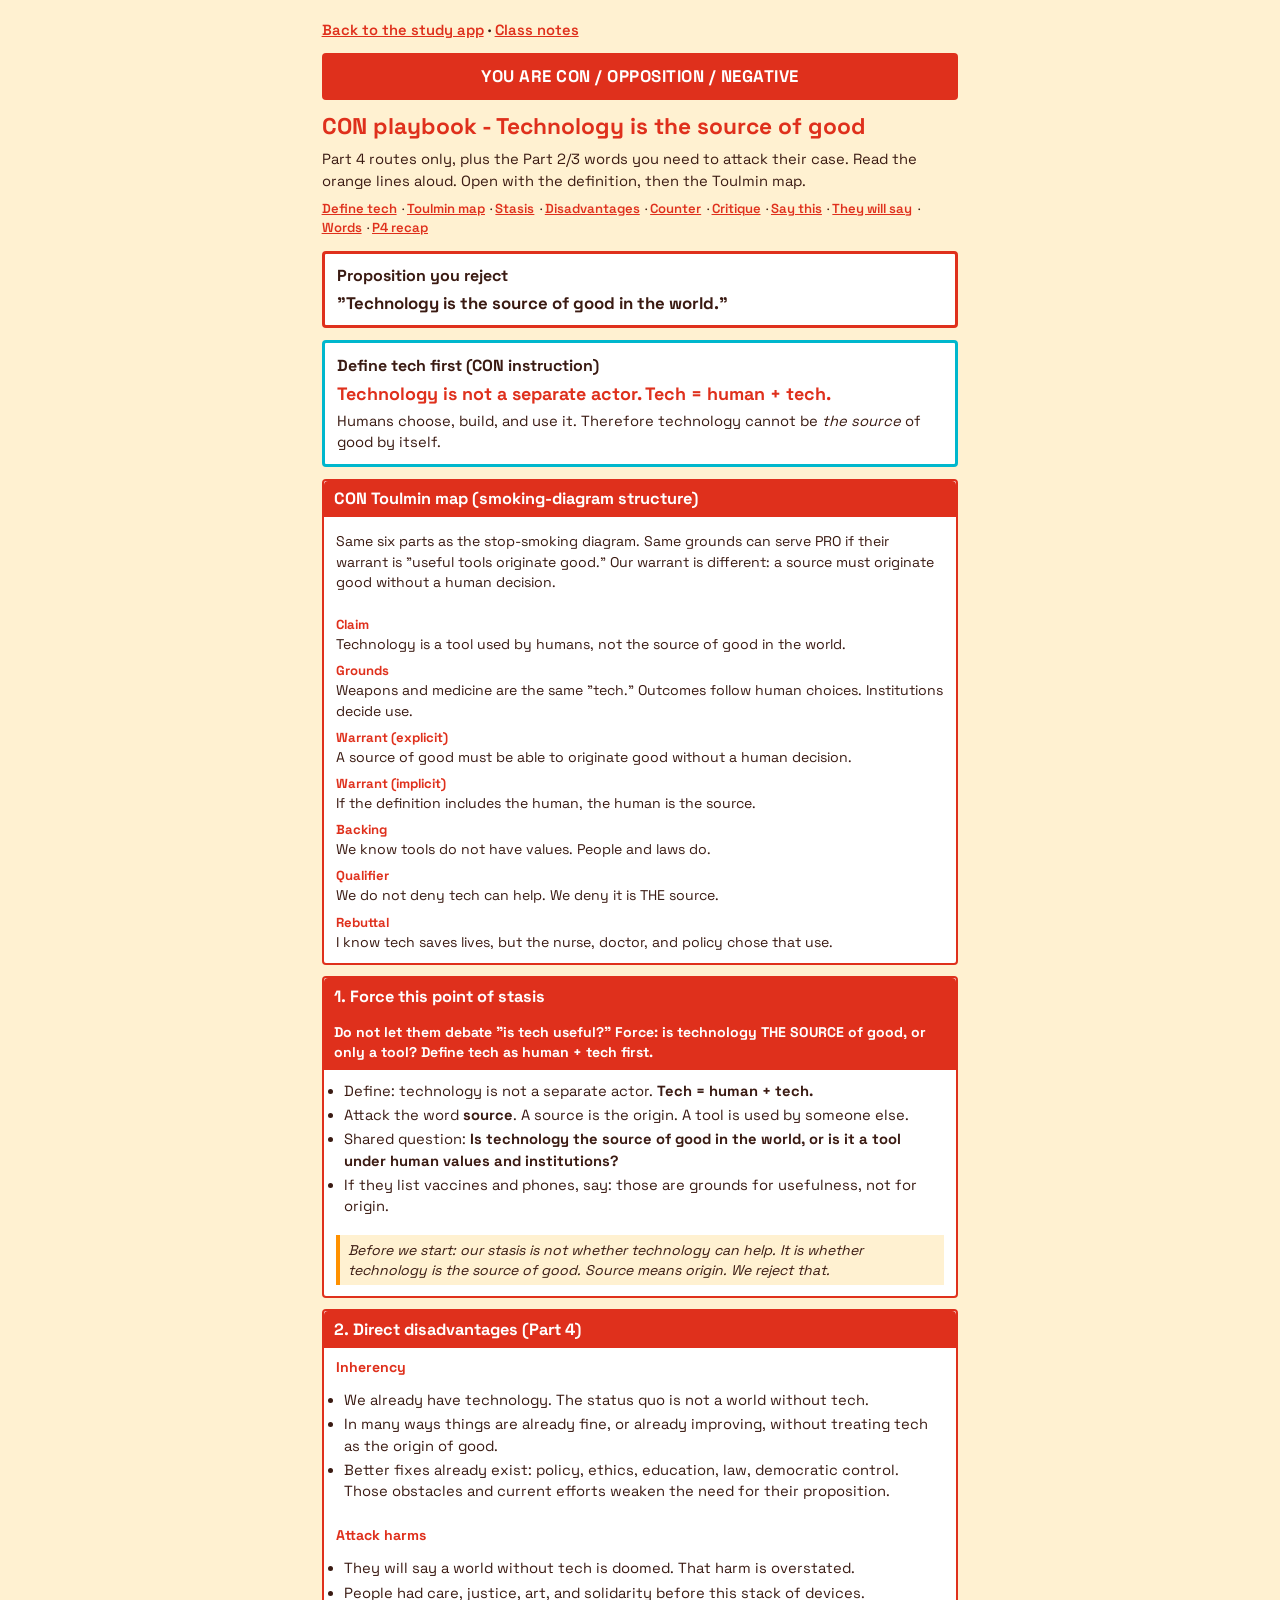
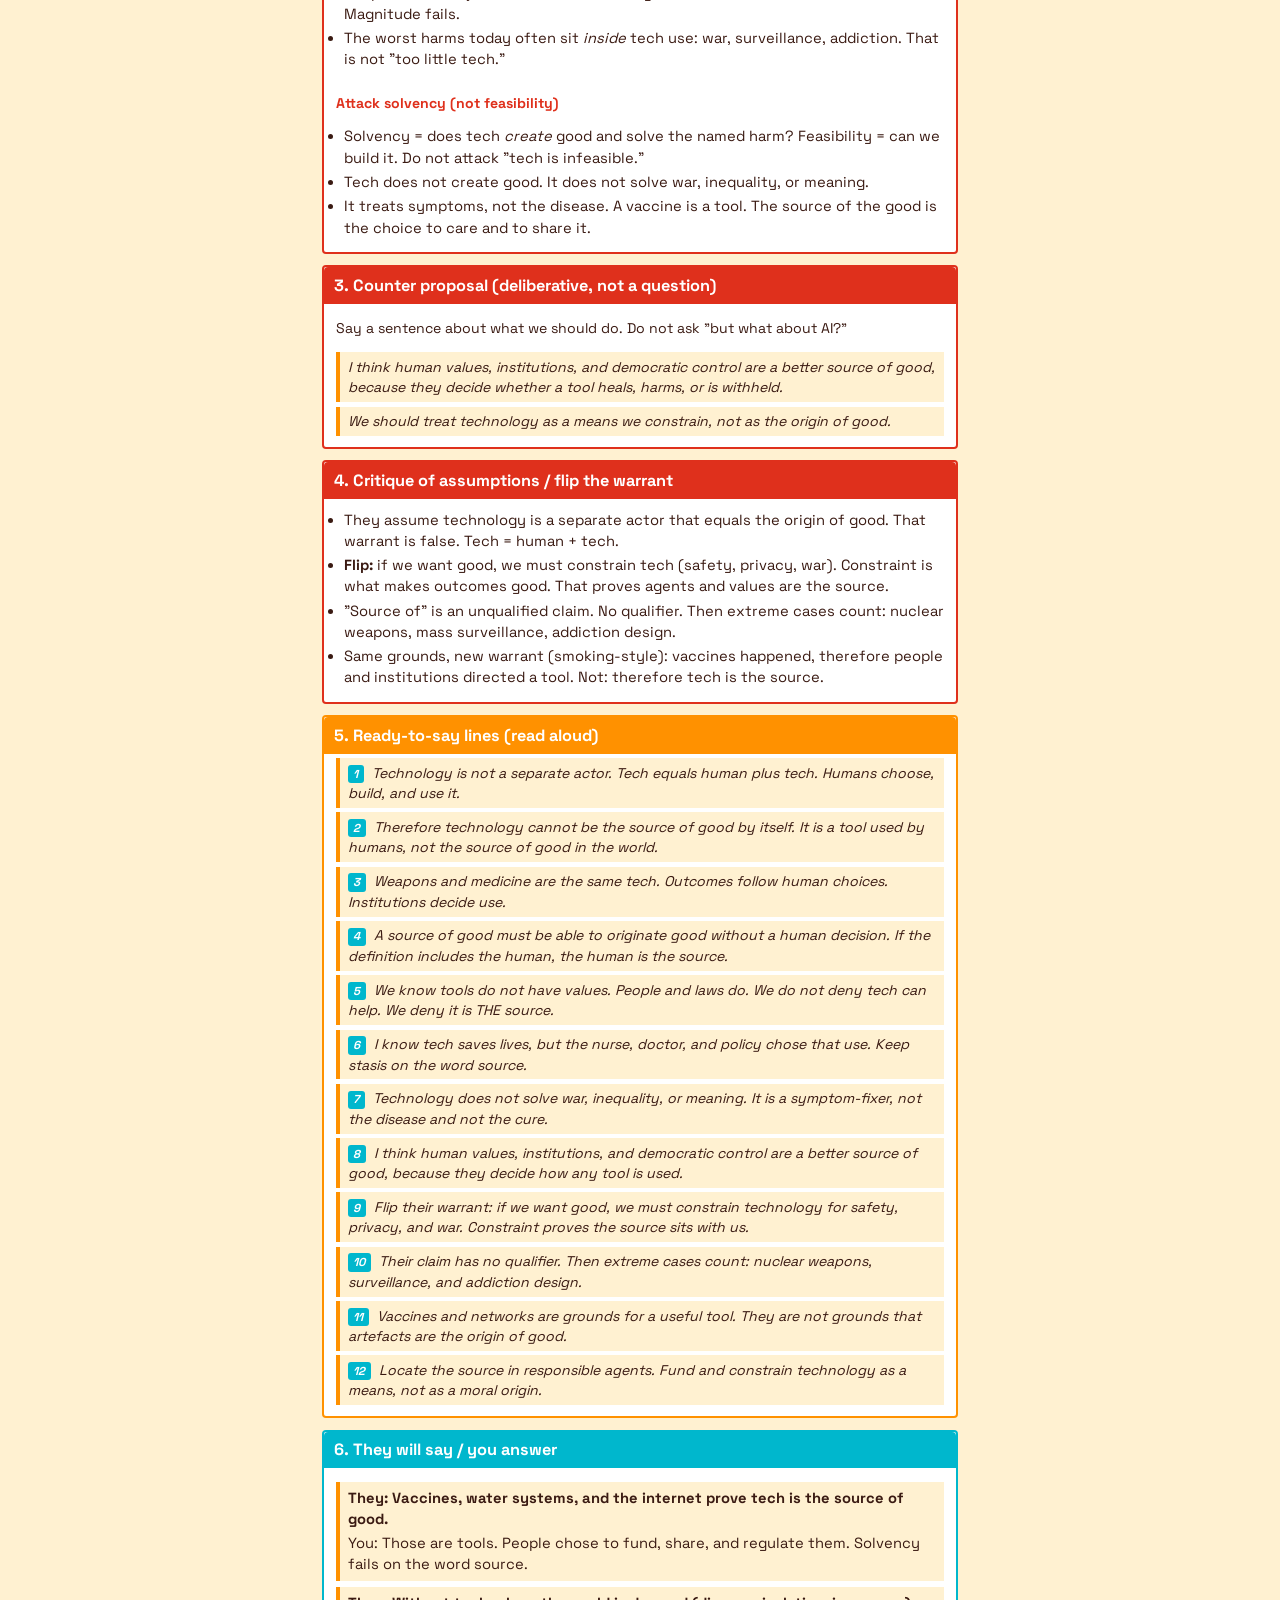
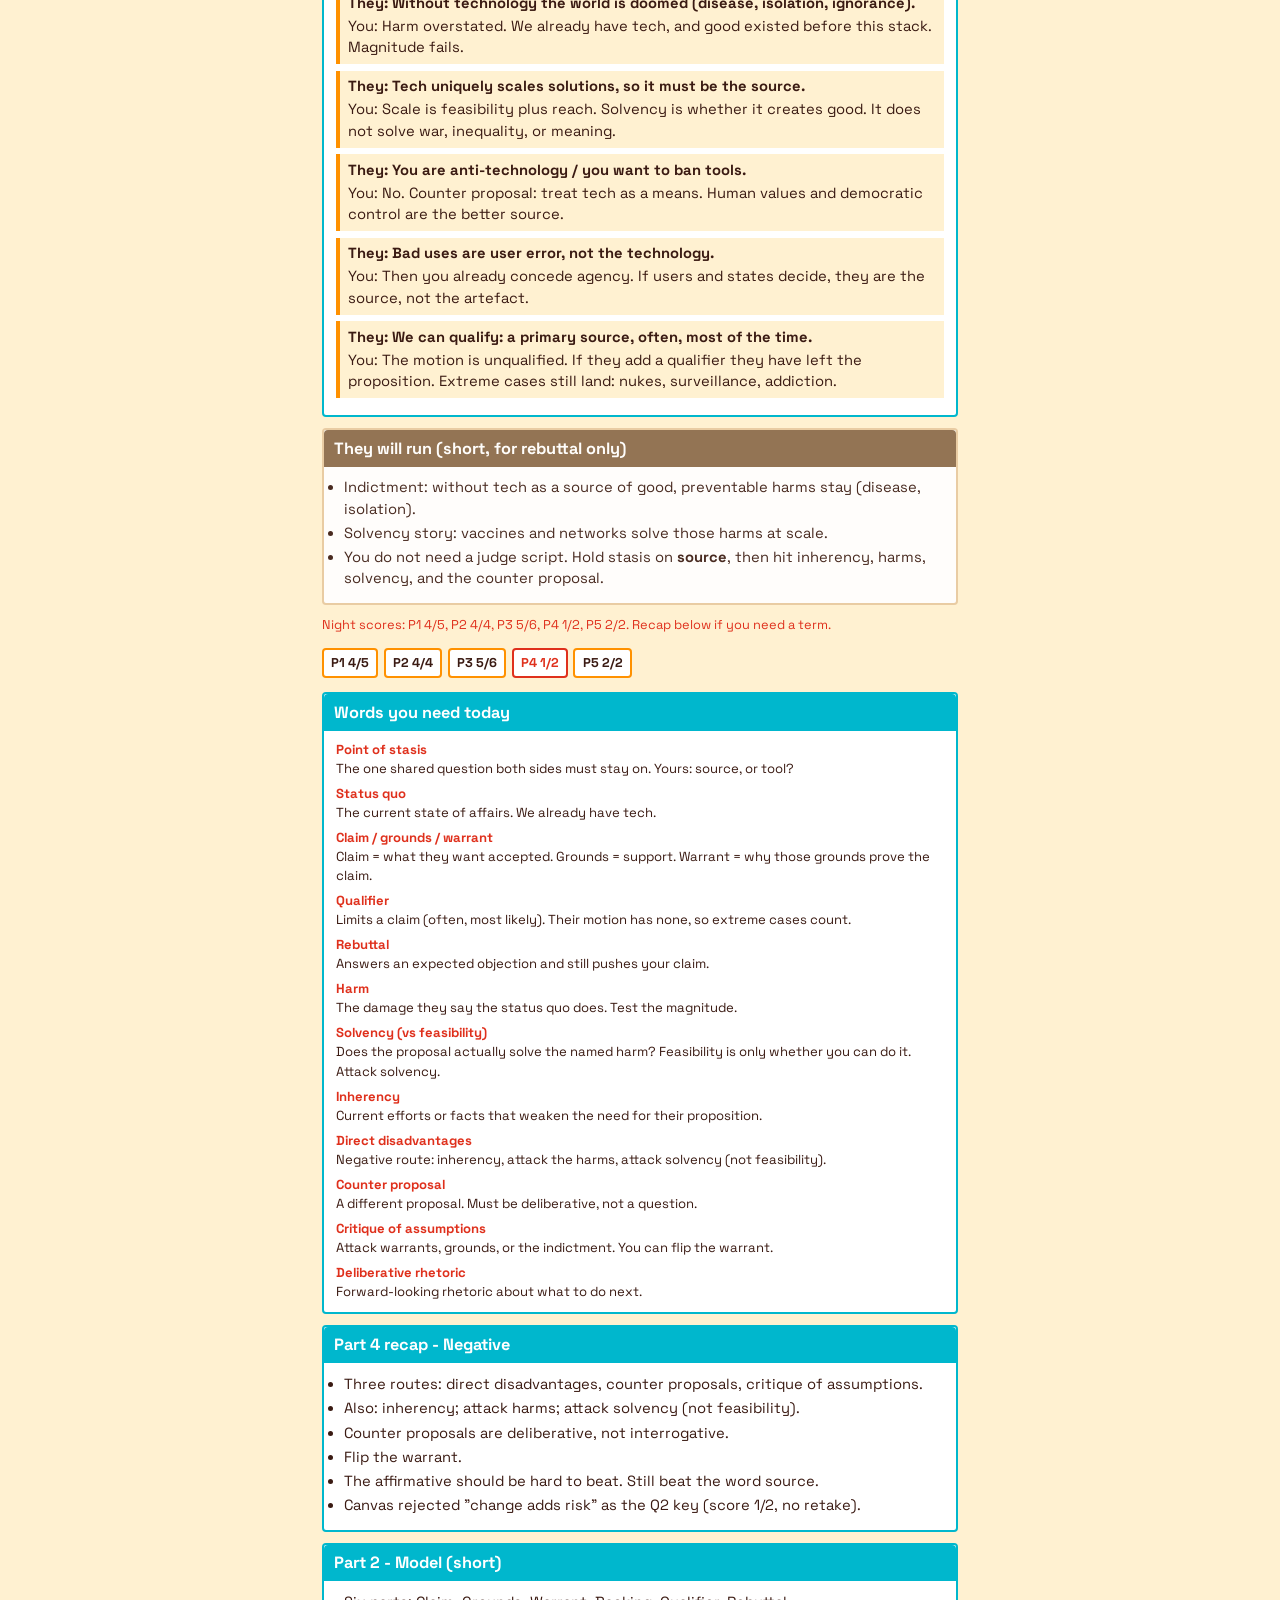
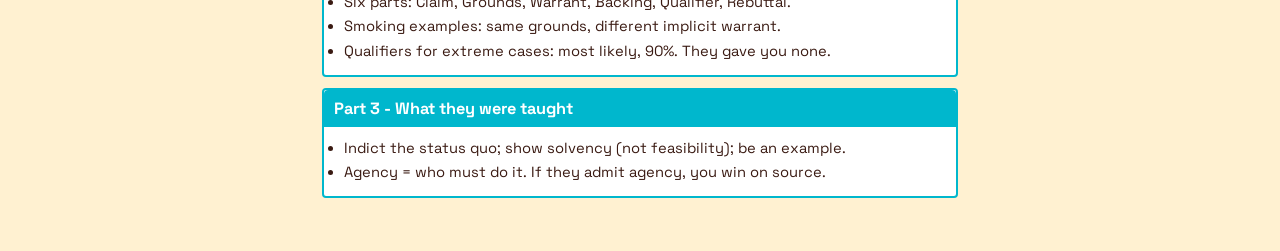
==== commit 5df692db: "Add CON definition and Toulmin map for the in-class tech debate. Co-authored-by: Cursor <cursoragent" ====
--- a/4100-week2-toulmin-recap.html
+++ b/4100-week2-toulmin-recap.html
@@ -150,6 +150,34 @@
     }
     section.pairs .obj { font-weight: 700; }
     section.pairs .reb { display: block; margin-top: 0.12rem; }
+    .define {
+      background: #FFFFFF;
+      border: 3px solid var(--teal);
+      border-radius: 4px;
+      padding: 0.65rem 0.75rem;
+      margin: 0 0 0.75rem;
+    }
+    .define p { margin: 0.25rem 0 0; }
+    .define .eq {
+      font-size: 1.12rem;
+      font-weight: 800;
+      color: var(--red);
+    }
+    dl.toulmin {
+      margin: 0;
+      padding: 0.45rem 0.75rem 0.7rem;
+    }
+    dl.toulmin dt {
+      font-weight: 800;
+      font-size: 0.82rem;
+      color: var(--red);
+      margin: 0.42rem 0 0;
+    }
+    dl.toulmin dt:first-child { margin-top: 0.08rem; }
+    dl.toulmin dd {
+      margin: 0;
+      font-size: 0.88rem;
+    }
     .num {
       display: inline-block;
       background: var(--teal);
@@ -167,8 +195,10 @@
     <p class="back"><a href="index.html#notes">Back to the study app</a> · <a href="class-notes.html#acit4100">Class notes</a></p>
     <div class="role">YOU ARE CON / OPPOSITION / NEGATIVE</div>
     <h1>CON playbook - Technology is the source of good</h1>
-    <p class="lede">Part 4 routes only, plus the Part 2/3 words you need to attack their case. Read the orange lines aloud.</p>
+    <p class="lede">Part 4 routes only, plus the Part 2/3 words you need to attack their case. Read the orange lines aloud. Open with the definition, then the Toulmin map.</p>
     <p class="jump">
+      <a href="#define">Define tech</a> ·
+      <a href="#toulmin">Toulmin map</a> ·
       <a href="#stasis">Stasis</a> ·
       <a href="#direct">Disadvantages</a> ·
       <a href="#counter">Counter</a> ·
@@ -184,10 +214,38 @@
       <p>&quot;Technology is the source of good in the world.&quot;</p>
     </div>
 
+    <div class="define" id="define">
+      <strong>Define tech first (CON instruction)</strong>
+      <p class="eq">Technology is not a separate actor. Tech = human + tech.</p>
+      <p>Humans choose, build, and use it. Therefore technology cannot be <em>the source</em> of good by itself.</p>
+    </div>
+
+    <section class="con" id="toulmin">
+      <h2>CON Toulmin map (smoking-diagram structure)</h2>
+      <p class="note">Same six parts as the stop-smoking diagram. Same grounds can serve PRO if their warrant is &quot;useful tools originate good.&quot; Our warrant is different: a source must originate good without a human decision.</p>
+      <dl class="toulmin">
+        <dt>Claim</dt>
+        <dd>Technology is a tool used by humans, not the source of good in the world.</dd>
+        <dt>Grounds</dt>
+        <dd>Weapons and medicine are the same &quot;tech.&quot; Outcomes follow human choices. Institutions decide use.</dd>
+        <dt>Warrant (explicit)</dt>
+        <dd>A source of good must be able to originate good without a human decision.</dd>
+        <dt>Warrant (implicit)</dt>
+        <dd>If the definition includes the human, the human is the source.</dd>
+        <dt>Backing</dt>
+        <dd>We know tools do not have values. People and laws do.</dd>
+        <dt>Qualifier</dt>
+        <dd>We do not deny tech can help. We deny it is THE source.</dd>
+        <dt>Rebuttal</dt>
+        <dd>I know tech saves lives, but the nurse, doctor, and policy chose that use.</dd>
+      </dl>
+    </section>
+
     <section class="con" id="stasis">
       <h2>1. Force this point of stasis</h2>
-      <p class="warn">Do not let them debate &quot;is tech useful?&quot; Force: is technology THE SOURCE of good, or only a tool?</p>
-      <ul>
+      <p class="warn">Do not let them debate &quot;is tech useful?&quot; Force: is technology THE SOURCE of good, or only a tool? Define tech as human + tech first.</p>
+      <ul>
+        <li>Define: technology is not a separate actor. <strong>Tech = human + tech.</strong></li>
         <li>Attack the word <strong>source</strong>. A source is the origin. A tool is used by someone else.</li>
         <li>Shared question: <strong>Is technology the source of good in the world, or is it a tool under human values and institutions?</strong></li>
         <li>If they list vaccines and phones, say: those are grounds for usefulness, not for origin.</li>
@@ -227,7 +285,7 @@
     <section class="con" id="critique">
       <h2>4. Critique of assumptions / flip the warrant</h2>
       <ul>
-        <li>They assume technology equals the origin of good. That warrant is false.</li>
+        <li>They assume technology is a separate actor that equals the origin of good. That warrant is false. Tech = human + tech.</li>
         <li><strong>Flip:</strong> if we want good, we must constrain tech (safety, privacy, war). Constraint is what makes outcomes good. That proves agents and values are the source.</li>
         <li>&quot;Source of&quot; is an unqualified claim. No qualifier. Then extreme cases count: nuclear weapons, mass surveillance, addiction design.</li>
         <li>Same grounds, new warrant (smoking-style): vaccines happened, therefore people and institutions directed a tool. Not: therefore tech is the source.</li>
@@ -236,12 +294,12 @@
 
     <section class="lines" id="lines">
       <h2>5. Ready-to-say lines (read aloud)</h2>
-      <p class="say"><span class="num">1</span> We reject the claim that technology is the source of good. Source means origin. Technology is a tool.</p>
-      <p class="say"><span class="num">2</span> Keep stasis on the word source. Usefulness is not the same as origin.</p>
-      <p class="say"><span class="num">3</span> We already live with technology. The status quo is not a stone-age vacuum. Inherency is weak for their side.</p>
-      <p class="say"><span class="num">4</span> Better fixes already exist: policy, ethics, and education. We do not need to crown tech as the source of good.</p>
-      <p class="say"><span class="num">5</span> A world without tech is not doomed. Care, law, and solidarity existed before this stack of devices. Their harm is overstated.</p>
-      <p class="say"><span class="num">6</span> I am not saying technology is infeasible. I am saying it has no solvency on this claim. It does not create good.</p>
+      <p class="say"><span class="num">1</span> Technology is not a separate actor. Tech equals human plus tech. Humans choose, build, and use it.</p>
+      <p class="say"><span class="num">2</span> Therefore technology cannot be the source of good by itself. It is a tool used by humans, not the source of good in the world.</p>
+      <p class="say"><span class="num">3</span> Weapons and medicine are the same tech. Outcomes follow human choices. Institutions decide use.</p>
+      <p class="say"><span class="num">4</span> A source of good must be able to originate good without a human decision. If the definition includes the human, the human is the source.</p>
+      <p class="say"><span class="num">5</span> We know tools do not have values. People and laws do. We do not deny tech can help. We deny it is THE source.</p>
+      <p class="say"><span class="num">6</span> I know tech saves lives, but the nurse, doctor, and policy chose that use. Keep stasis on the word source.</p>
       <p class="say"><span class="num">7</span> Technology does not solve war, inequality, or meaning. It is a symptom-fixer, not the disease and not the cure.</p>
       <p class="say"><span class="num">8</span> I think human values, institutions, and democratic control are a better source of good, because they decide how any tool is used.</p>
       <p class="say"><span class="num">9</span> Flip their warrant: if we want good, we must constrain technology for safety, privacy, and war. Constraint proves the source sits with us.</p>
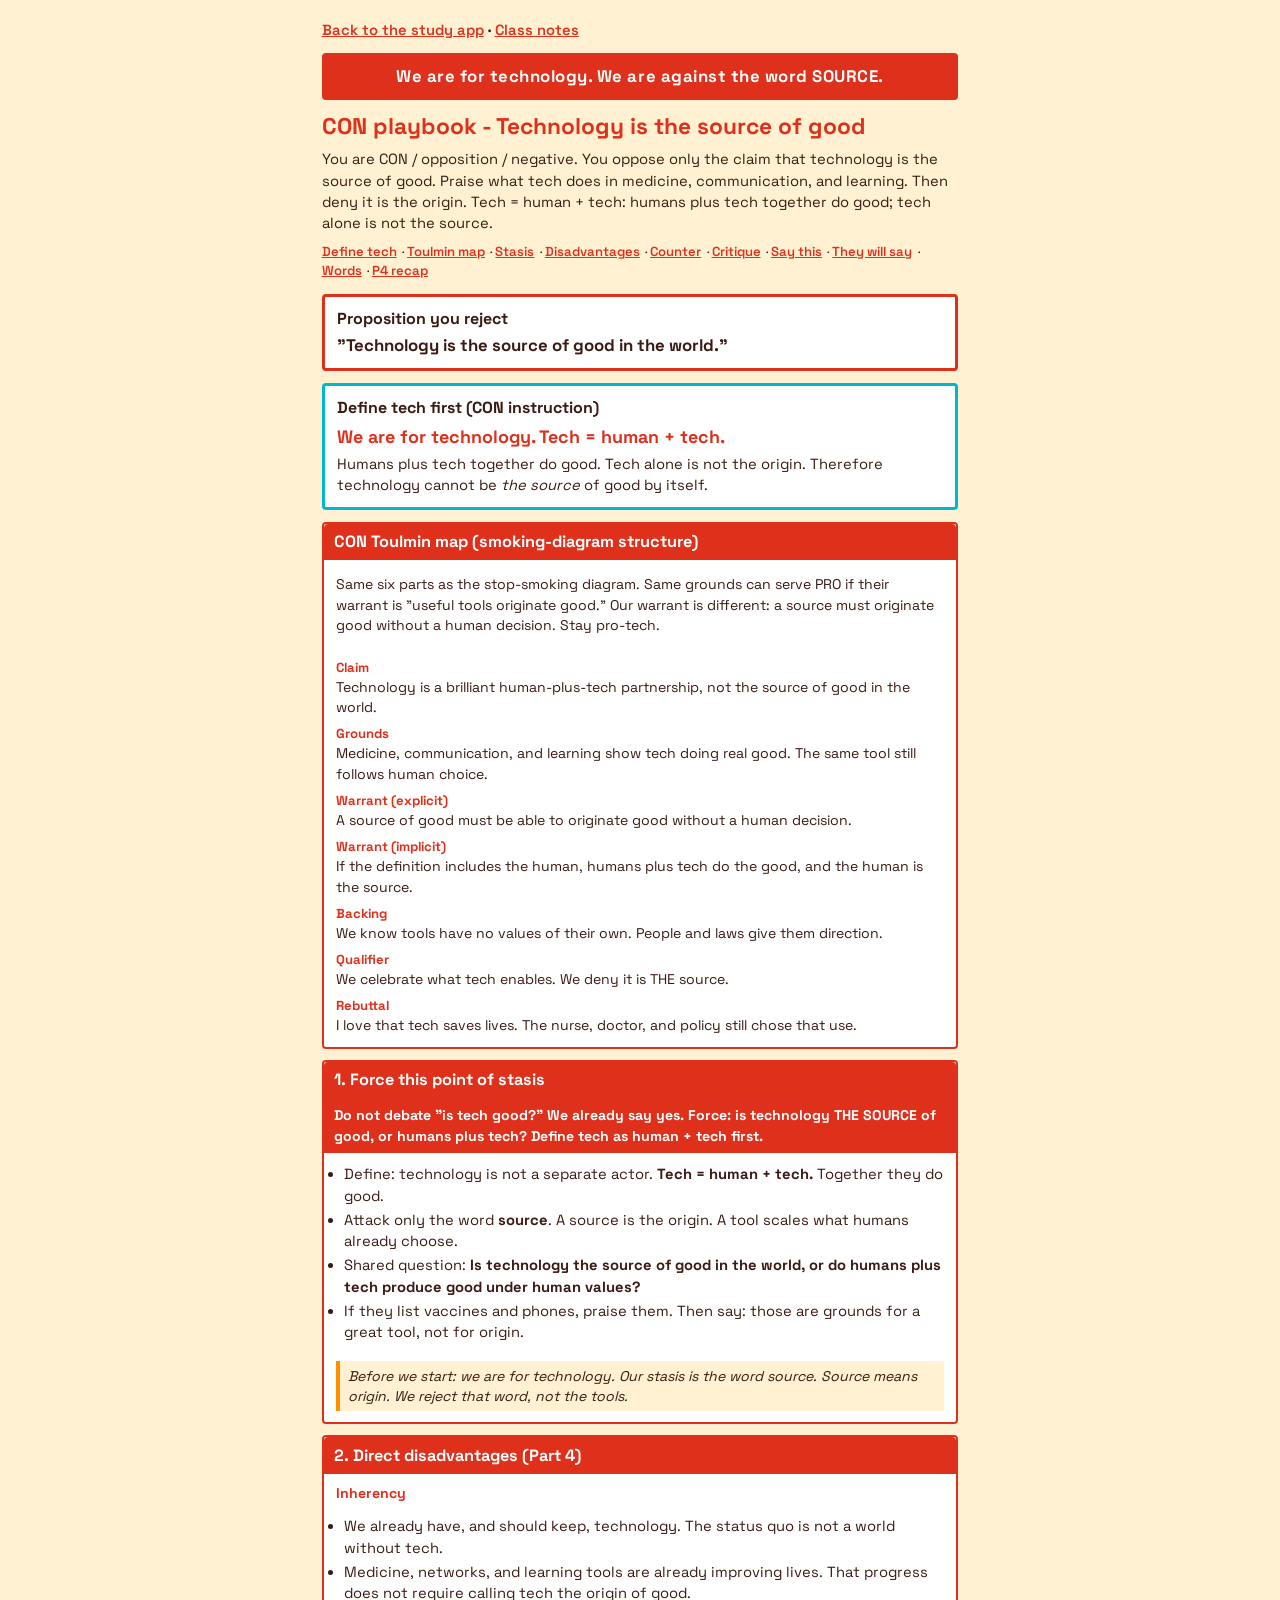
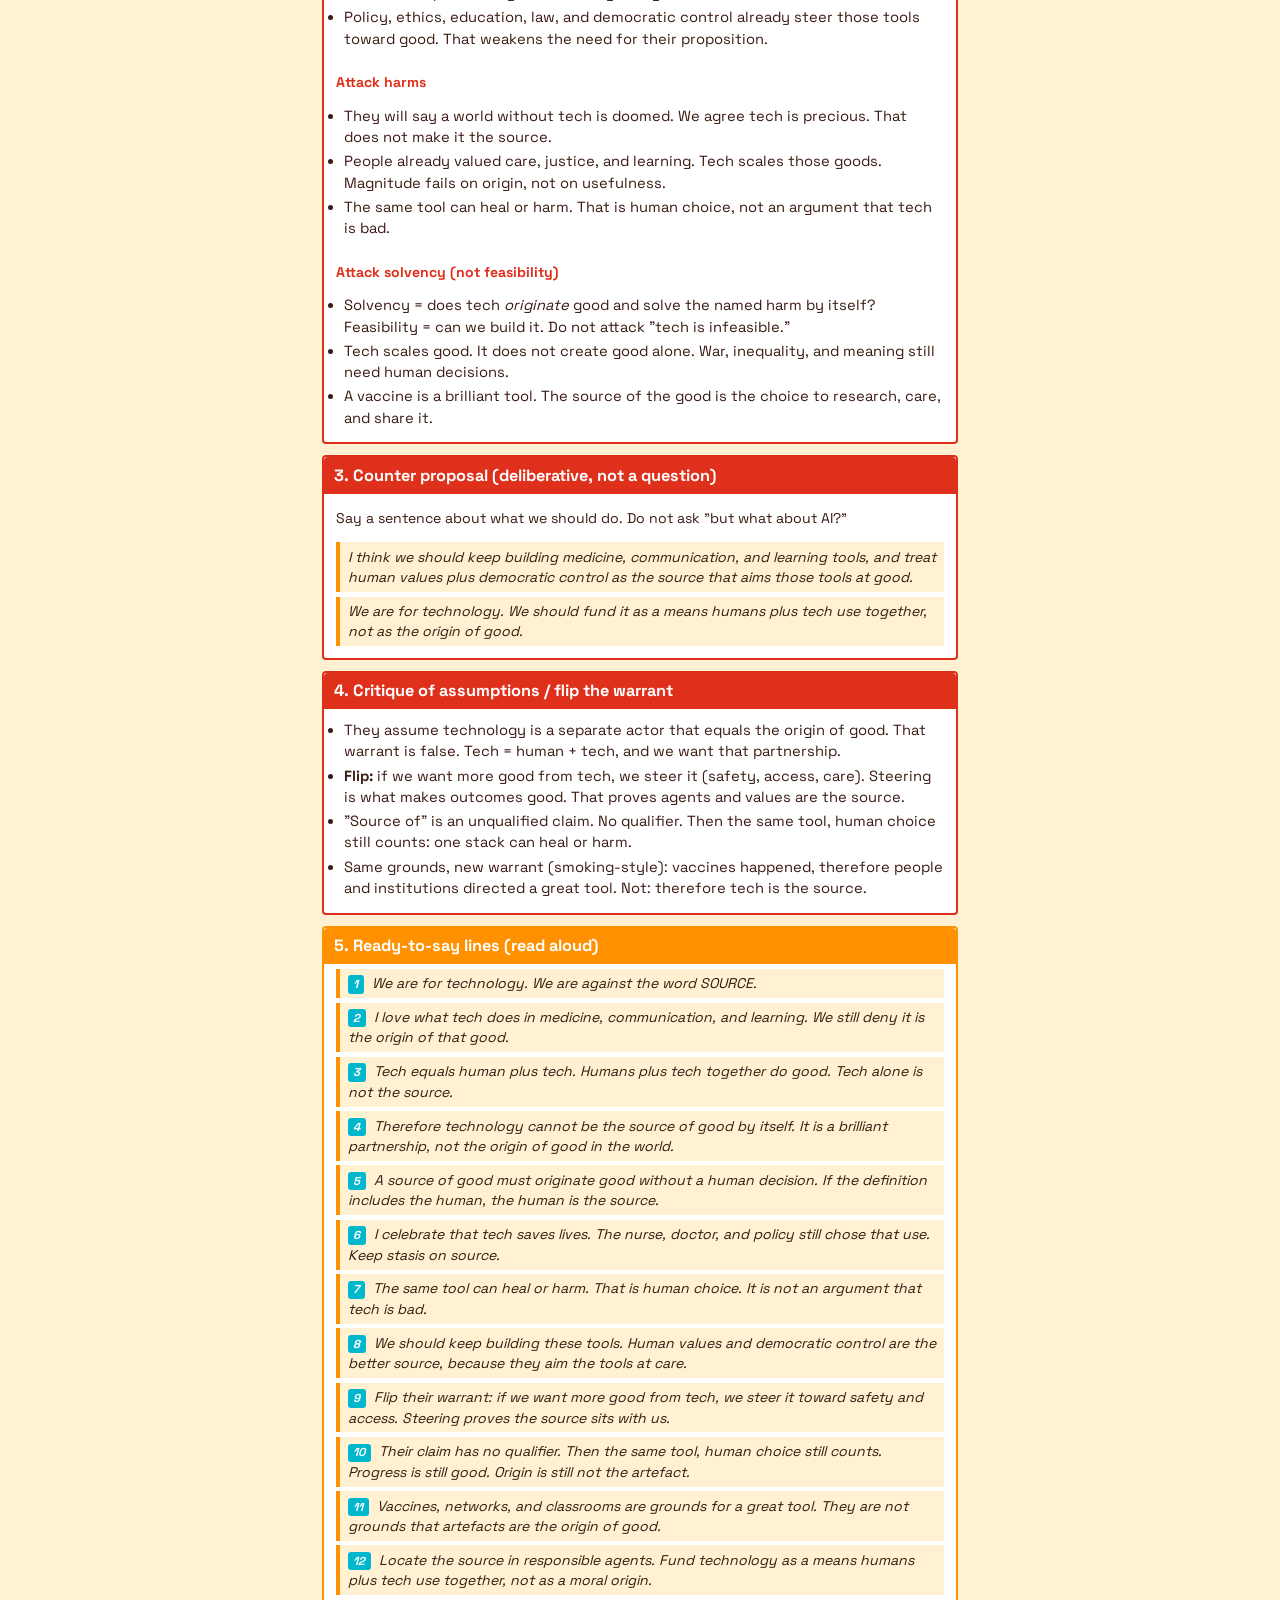
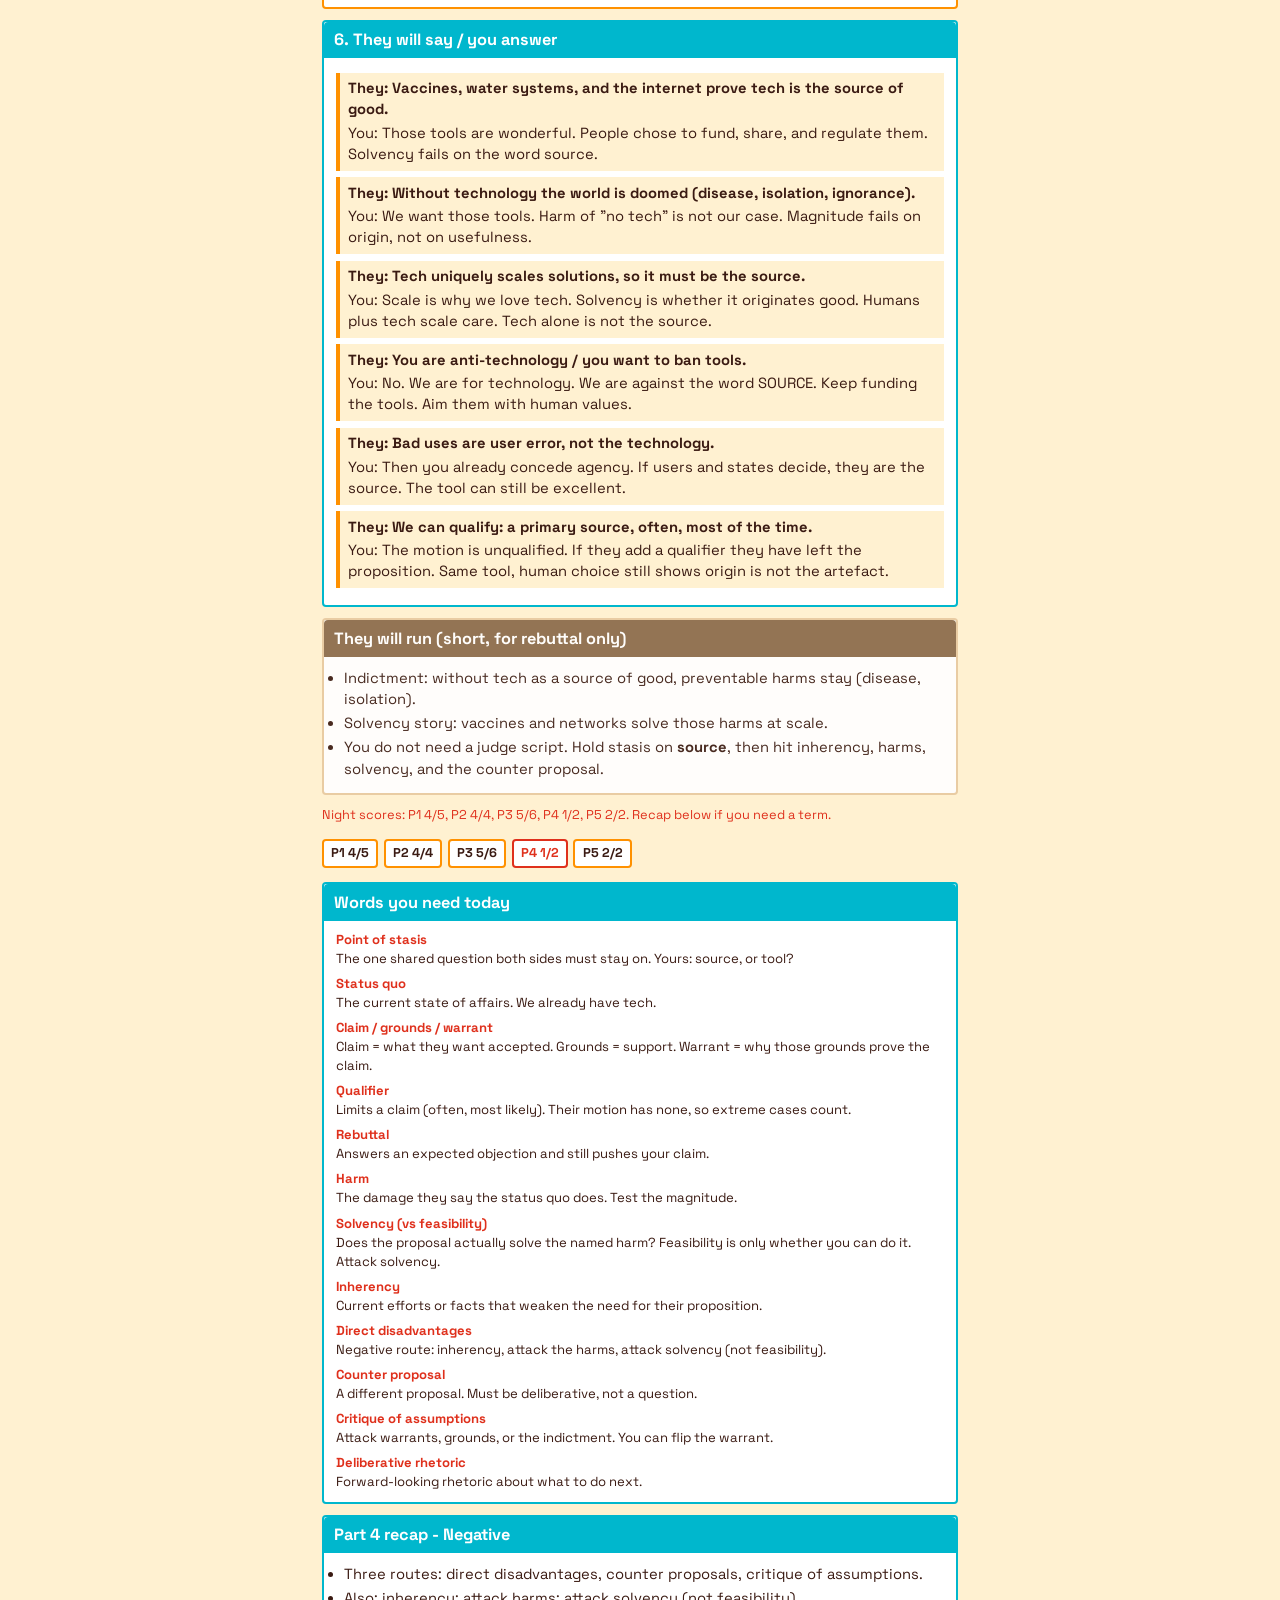
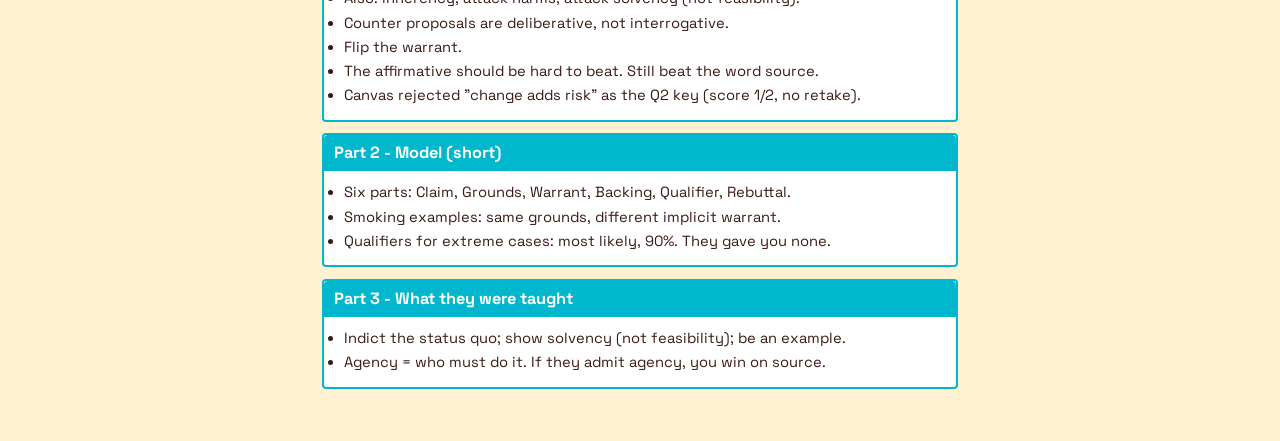
==== commit 67157dc2: "Reframe the CON playbook as pro-tech and attack only the word source. Co-authored-by: Cursor <cursor" ====
--- a/4100-week2-toulmin-recap.html
+++ b/4100-week2-toulmin-recap.html
@@ -193,9 +193,9 @@
 <body>
   <div class="wrap">
     <p class="back"><a href="index.html#notes">Back to the study app</a> · <a href="class-notes.html#acit4100">Class notes</a></p>
-    <div class="role">YOU ARE CON / OPPOSITION / NEGATIVE</div>
+    <div class="role">We are for technology. We are against the word SOURCE.</div>
     <h1>CON playbook - Technology is the source of good</h1>
-    <p class="lede">Part 4 routes only, plus the Part 2/3 words you need to attack their case. Read the orange lines aloud. Open with the definition, then the Toulmin map.</p>
+    <p class="lede">You are CON / opposition / negative. You oppose only the claim that technology is the source of good. Praise what tech does in medicine, communication, and learning. Then deny it is the origin. Tech = human + tech: humans plus tech together do good; tech alone is not the source.</p>
     <p class="jump">
       <a href="#define">Define tech</a> ·
       <a href="#toulmin">Toulmin map</a> ·
@@ -216,96 +216,96 @@
 
     <div class="define" id="define">
       <strong>Define tech first (CON instruction)</strong>
-      <p class="eq">Technology is not a separate actor. Tech = human + tech.</p>
-      <p>Humans choose, build, and use it. Therefore technology cannot be <em>the source</em> of good by itself.</p>
+      <p class="eq">We are for technology. Tech = human + tech.</p>
+      <p>Humans plus tech together do good. Tech alone is not the origin. Therefore technology cannot be <em>the source</em> of good by itself.</p>
     </div>
 
     <section class="con" id="toulmin">
       <h2>CON Toulmin map (smoking-diagram structure)</h2>
-      <p class="note">Same six parts as the stop-smoking diagram. Same grounds can serve PRO if their warrant is &quot;useful tools originate good.&quot; Our warrant is different: a source must originate good without a human decision.</p>
+      <p class="note">Same six parts as the stop-smoking diagram. Same grounds can serve PRO if their warrant is &quot;useful tools originate good.&quot; Our warrant is different: a source must originate good without a human decision. Stay pro-tech.</p>
       <dl class="toulmin">
         <dt>Claim</dt>
-        <dd>Technology is a tool used by humans, not the source of good in the world.</dd>
+        <dd>Technology is a brilliant human-plus-tech partnership, not the source of good in the world.</dd>
         <dt>Grounds</dt>
-        <dd>Weapons and medicine are the same &quot;tech.&quot; Outcomes follow human choices. Institutions decide use.</dd>
+        <dd>Medicine, communication, and learning show tech doing real good. The same tool still follows human choice.</dd>
         <dt>Warrant (explicit)</dt>
         <dd>A source of good must be able to originate good without a human decision.</dd>
         <dt>Warrant (implicit)</dt>
-        <dd>If the definition includes the human, the human is the source.</dd>
+        <dd>If the definition includes the human, humans plus tech do the good, and the human is the source.</dd>
         <dt>Backing</dt>
-        <dd>We know tools do not have values. People and laws do.</dd>
+        <dd>We know tools have no values of their own. People and laws give them direction.</dd>
         <dt>Qualifier</dt>
-        <dd>We do not deny tech can help. We deny it is THE source.</dd>
+        <dd>We celebrate what tech enables. We deny it is THE source.</dd>
         <dt>Rebuttal</dt>
-        <dd>I know tech saves lives, but the nurse, doctor, and policy chose that use.</dd>
+        <dd>I love that tech saves lives. The nurse, doctor, and policy still chose that use.</dd>
       </dl>
     </section>
 
     <section class="con" id="stasis">
       <h2>1. Force this point of stasis</h2>
-      <p class="warn">Do not let them debate &quot;is tech useful?&quot; Force: is technology THE SOURCE of good, or only a tool? Define tech as human + tech first.</p>
-      <ul>
-        <li>Define: technology is not a separate actor. <strong>Tech = human + tech.</strong></li>
-        <li>Attack the word <strong>source</strong>. A source is the origin. A tool is used by someone else.</li>
-        <li>Shared question: <strong>Is technology the source of good in the world, or is it a tool under human values and institutions?</strong></li>
-        <li>If they list vaccines and phones, say: those are grounds for usefulness, not for origin.</li>
-      </ul>
-      <p class="say">Before we start: our stasis is not whether technology can help. It is whether technology is the source of good. Source means origin. We reject that.</p>
+      <p class="warn">Do not debate &quot;is tech good?&quot; We already say yes. Force: is technology THE SOURCE of good, or humans plus tech? Define tech as human + tech first.</p>
+      <ul>
+        <li>Define: technology is not a separate actor. <strong>Tech = human + tech.</strong> Together they do good.</li>
+        <li>Attack only the word <strong>source</strong>. A source is the origin. A tool scales what humans already choose.</li>
+        <li>Shared question: <strong>Is technology the source of good in the world, or do humans plus tech produce good under human values?</strong></li>
+        <li>If they list vaccines and phones, praise them. Then say: those are grounds for a great tool, not for origin.</li>
+      </ul>
+      <p class="say">Before we start: we are for technology. Our stasis is the word source. Source means origin. We reject that word, not the tools.</p>
     </section>
 
     <section class="con" id="direct">
       <h2>2. Direct disadvantages (Part 4)</h2>
       <h3>Inherency</h3>
       <ul>
-        <li>We already have technology. The status quo is not a world without tech.</li>
-        <li>In many ways things are already fine, or already improving, without treating tech as the origin of good.</li>
-        <li>Better fixes already exist: policy, ethics, education, law, democratic control. Those obstacles and current efforts weaken the need for their proposition.</li>
+        <li>We already have, and should keep, technology. The status quo is not a world without tech.</li>
+        <li>Medicine, networks, and learning tools are already improving lives. That progress does not require calling tech the origin of good.</li>
+        <li>Policy, ethics, education, law, and democratic control already steer those tools toward good. That weakens the need for their proposition.</li>
       </ul>
       <h3>Attack harms</h3>
       <ul>
-        <li>They will say a world without tech is doomed. That harm is overstated.</li>
-        <li>People had care, justice, art, and solidarity before this stack of devices. Magnitude fails.</li>
-        <li>The worst harms today often sit <em>inside</em> tech use: war, surveillance, addiction. That is not &quot;too little tech.&quot;</li>
+        <li>They will say a world without tech is doomed. We agree tech is precious. That does not make it the source.</li>
+        <li>People already valued care, justice, and learning. Tech scales those goods. Magnitude fails on origin, not on usefulness.</li>
+        <li>The same tool can heal or harm. That is human choice, not an argument that tech is bad.</li>
       </ul>
       <h3>Attack solvency (not feasibility)</h3>
       <ul>
-        <li>Solvency = does tech <em>create</em> good and solve the named harm? Feasibility = can we build it. Do not attack &quot;tech is infeasible.&quot;</li>
-        <li>Tech does not create good. It does not solve war, inequality, or meaning.</li>
-        <li>It treats symptoms, not the disease. A vaccine is a tool. The source of the good is the choice to care and to share it.</li>
+        <li>Solvency = does tech <em>originate</em> good and solve the named harm by itself? Feasibility = can we build it. Do not attack &quot;tech is infeasible.&quot;</li>
+        <li>Tech scales good. It does not create good alone. War, inequality, and meaning still need human decisions.</li>
+        <li>A vaccine is a brilliant tool. The source of the good is the choice to research, care, and share it.</li>
       </ul>
     </section>
 
     <section class="con" id="counter">
       <h2>3. Counter proposal (deliberative, not a question)</h2>
       <p class="note">Say a sentence about what we should do. Do not ask &quot;but what about AI?&quot;</p>
-      <p class="say">I think human values, institutions, and democratic control are a better source of good, because they decide whether a tool heals, harms, or is withheld.</p>
-      <p class="say">We should treat technology as a means we constrain, not as the origin of good.</p>
+      <p class="say">I think we should keep building medicine, communication, and learning tools, and treat human values plus democratic control as the source that aims those tools at good.</p>
+      <p class="say">We are for technology. We should fund it as a means humans plus tech use together, not as the origin of good.</p>
     </section>
 
     <section class="con" id="critique">
       <h2>4. Critique of assumptions / flip the warrant</h2>
       <ul>
-        <li>They assume technology is a separate actor that equals the origin of good. That warrant is false. Tech = human + tech.</li>
-        <li><strong>Flip:</strong> if we want good, we must constrain tech (safety, privacy, war). Constraint is what makes outcomes good. That proves agents and values are the source.</li>
-        <li>&quot;Source of&quot; is an unqualified claim. No qualifier. Then extreme cases count: nuclear weapons, mass surveillance, addiction design.</li>
-        <li>Same grounds, new warrant (smoking-style): vaccines happened, therefore people and institutions directed a tool. Not: therefore tech is the source.</li>
+        <li>They assume technology is a separate actor that equals the origin of good. That warrant is false. Tech = human + tech, and we want that partnership.</li>
+        <li><strong>Flip:</strong> if we want more good from tech, we steer it (safety, access, care). Steering is what makes outcomes good. That proves agents and values are the source.</li>
+        <li>&quot;Source of&quot; is an unqualified claim. No qualifier. Then the same tool, human choice still counts: one stack can heal or harm.</li>
+        <li>Same grounds, new warrant (smoking-style): vaccines happened, therefore people and institutions directed a great tool. Not: therefore tech is the source.</li>
       </ul>
     </section>
 
     <section class="lines" id="lines">
       <h2>5. Ready-to-say lines (read aloud)</h2>
-      <p class="say"><span class="num">1</span> Technology is not a separate actor. Tech equals human plus tech. Humans choose, build, and use it.</p>
-      <p class="say"><span class="num">2</span> Therefore technology cannot be the source of good by itself. It is a tool used by humans, not the source of good in the world.</p>
-      <p class="say"><span class="num">3</span> Weapons and medicine are the same tech. Outcomes follow human choices. Institutions decide use.</p>
-      <p class="say"><span class="num">4</span> A source of good must be able to originate good without a human decision. If the definition includes the human, the human is the source.</p>
-      <p class="say"><span class="num">5</span> We know tools do not have values. People and laws do. We do not deny tech can help. We deny it is THE source.</p>
-      <p class="say"><span class="num">6</span> I know tech saves lives, but the nurse, doctor, and policy chose that use. Keep stasis on the word source.</p>
-      <p class="say"><span class="num">7</span> Technology does not solve war, inequality, or meaning. It is a symptom-fixer, not the disease and not the cure.</p>
-      <p class="say"><span class="num">8</span> I think human values, institutions, and democratic control are a better source of good, because they decide how any tool is used.</p>
-      <p class="say"><span class="num">9</span> Flip their warrant: if we want good, we must constrain technology for safety, privacy, and war. Constraint proves the source sits with us.</p>
-      <p class="say"><span class="num">10</span> Their claim has no qualifier. Then extreme cases count: nuclear weapons, surveillance, and addiction design.</p>
-      <p class="say"><span class="num">11</span> Vaccines and networks are grounds for a useful tool. They are not grounds that artefacts are the origin of good.</p>
-      <p class="say"><span class="num">12</span> Locate the source in responsible agents. Fund and constrain technology as a means, not as a moral origin.</p>
+      <p class="say"><span class="num">1</span> We are for technology. We are against the word SOURCE.</p>
+      <p class="say"><span class="num">2</span> I love what tech does in medicine, communication, and learning. We still deny it is the origin of that good.</p>
+      <p class="say"><span class="num">3</span> Tech equals human plus tech. Humans plus tech together do good. Tech alone is not the source.</p>
+      <p class="say"><span class="num">4</span> Therefore technology cannot be the source of good by itself. It is a brilliant partnership, not the origin of good in the world.</p>
+      <p class="say"><span class="num">5</span> A source of good must originate good without a human decision. If the definition includes the human, the human is the source.</p>
+      <p class="say"><span class="num">6</span> I celebrate that tech saves lives. The nurse, doctor, and policy still chose that use. Keep stasis on source.</p>
+      <p class="say"><span class="num">7</span> The same tool can heal or harm. That is human choice. It is not an argument that tech is bad.</p>
+      <p class="say"><span class="num">8</span> We should keep building these tools. Human values and democratic control are the better source, because they aim the tools at care.</p>
+      <p class="say"><span class="num">9</span> Flip their warrant: if we want more good from tech, we steer it toward safety and access. Steering proves the source sits with us.</p>
+      <p class="say"><span class="num">10</span> Their claim has no qualifier. Then the same tool, human choice still counts. Progress is still good. Origin is still not the artefact.</p>
+      <p class="say"><span class="num">11</span> Vaccines, networks, and classrooms are grounds for a great tool. They are not grounds that artefacts are the origin of good.</p>
+      <p class="say"><span class="num">12</span> Locate the source in responsible agents. Fund technology as a means humans plus tech use together, not as a moral origin.</p>
     </section>
 
     <section class="pairs" id="rebut">
@@ -313,27 +313,27 @@
       <ul>
         <li>
           <span class="obj">They: Vaccines, water systems, and the internet prove tech is the source of good.</span>
-          <span class="reb">You: Those are tools. People chose to fund, share, and regulate them. Solvency fails on the word source.</span>
+          <span class="reb">You: Those tools are wonderful. People chose to fund, share, and regulate them. Solvency fails on the word source.</span>
         </li>
         <li>
           <span class="obj">They: Without technology the world is doomed (disease, isolation, ignorance).</span>
-          <span class="reb">You: Harm overstated. We already have tech, and good existed before this stack. Magnitude fails.</span>
+          <span class="reb">You: We want those tools. Harm of &quot;no tech&quot; is not our case. Magnitude fails on origin, not on usefulness.</span>
         </li>
         <li>
           <span class="obj">They: Tech uniquely scales solutions, so it must be the source.</span>
-          <span class="reb">You: Scale is feasibility plus reach. Solvency is whether it creates good. It does not solve war, inequality, or meaning.</span>
+          <span class="reb">You: Scale is why we love tech. Solvency is whether it originates good. Humans plus tech scale care. Tech alone is not the source.</span>
         </li>
         <li>
           <span class="obj">They: You are anti-technology / you want to ban tools.</span>
-          <span class="reb">You: No. Counter proposal: treat tech as a means. Human values and democratic control are the better source.</span>
+          <span class="reb">You: No. We are for technology. We are against the word SOURCE. Keep funding the tools. Aim them with human values.</span>
         </li>
         <li>
           <span class="obj">They: Bad uses are user error, not the technology.</span>
-          <span class="reb">You: Then you already concede agency. If users and states decide, they are the source, not the artefact.</span>
+          <span class="reb">You: Then you already concede agency. If users and states decide, they are the source. The tool can still be excellent.</span>
         </li>
         <li>
           <span class="obj">They: We can qualify: a primary source, often, most of the time.</span>
-          <span class="reb">You: The motion is unqualified. If they add a qualifier they have left the proposition. Extreme cases still land: nukes, surveillance, addiction.</span>
+          <span class="reb">You: The motion is unqualified. If they add a qualifier they have left the proposition. Same tool, human choice still shows origin is not the artefact.</span>
         </li>
       </ul>
     </section>
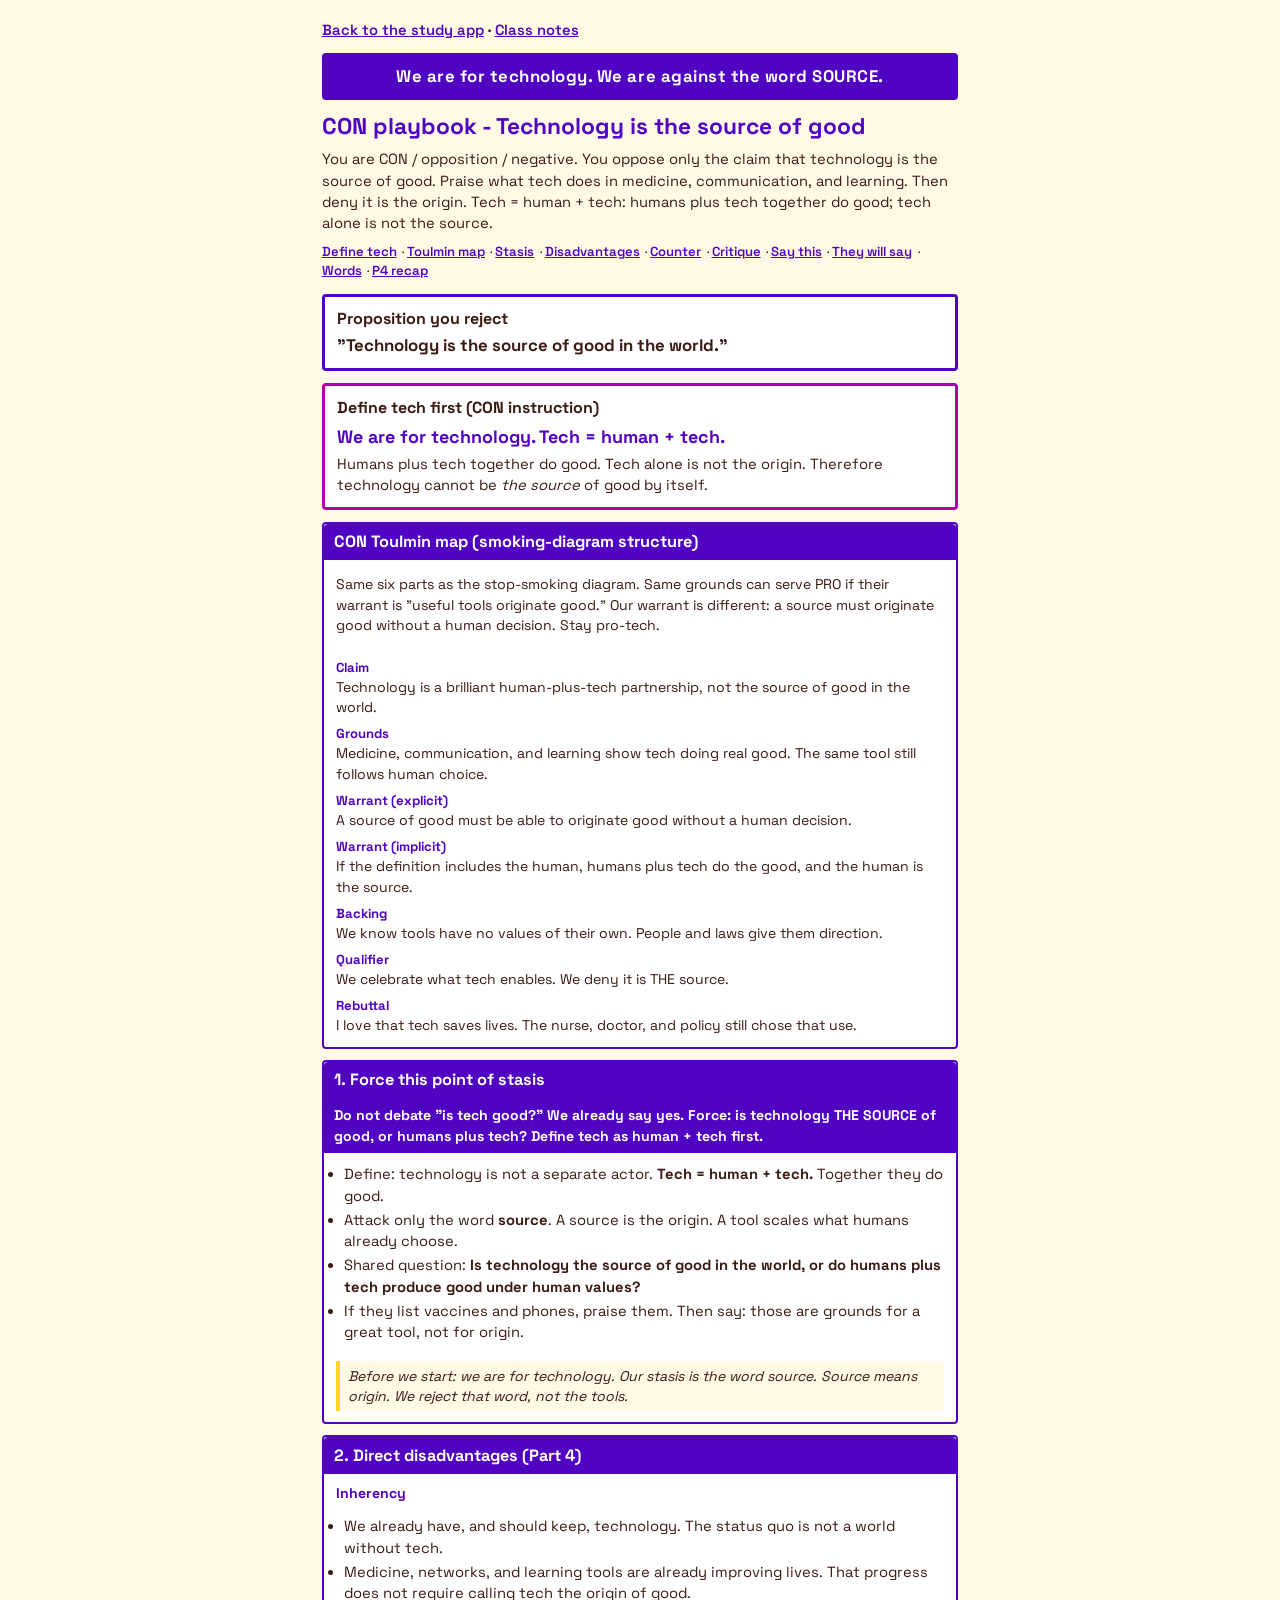
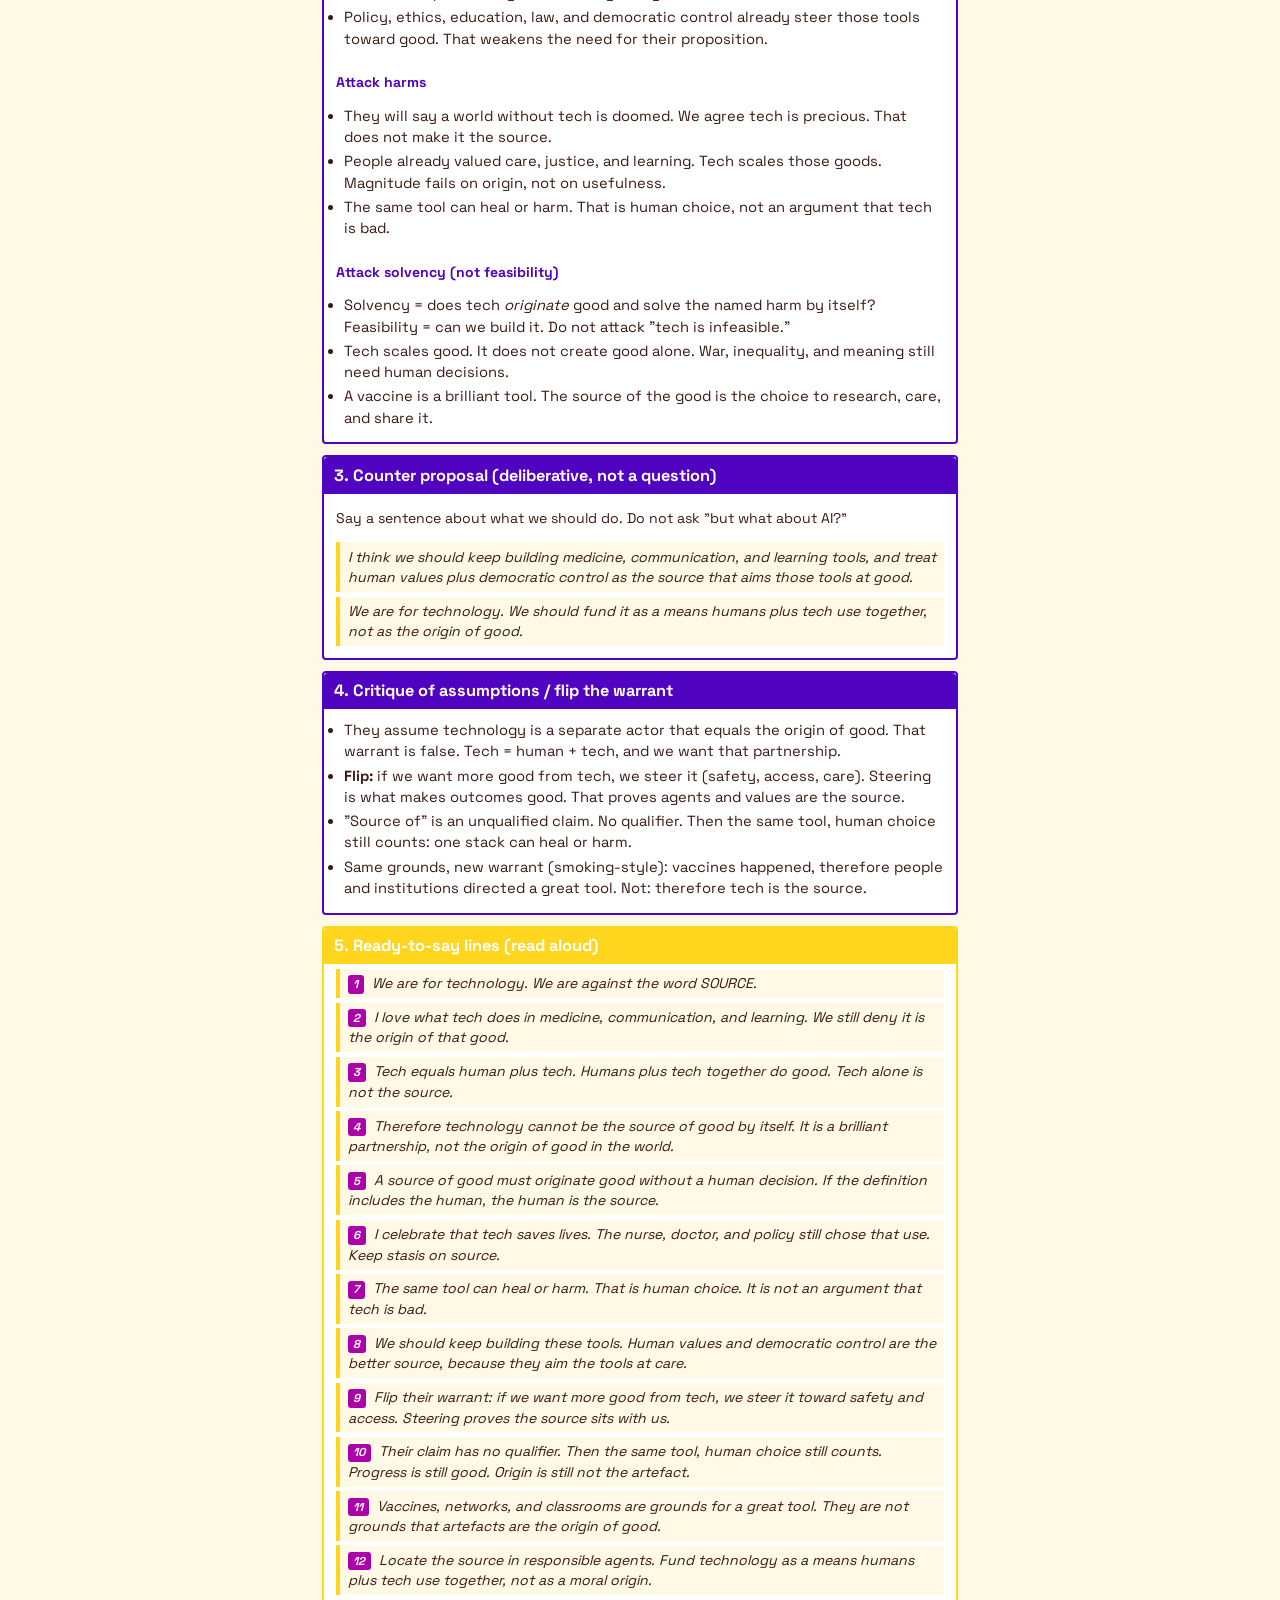
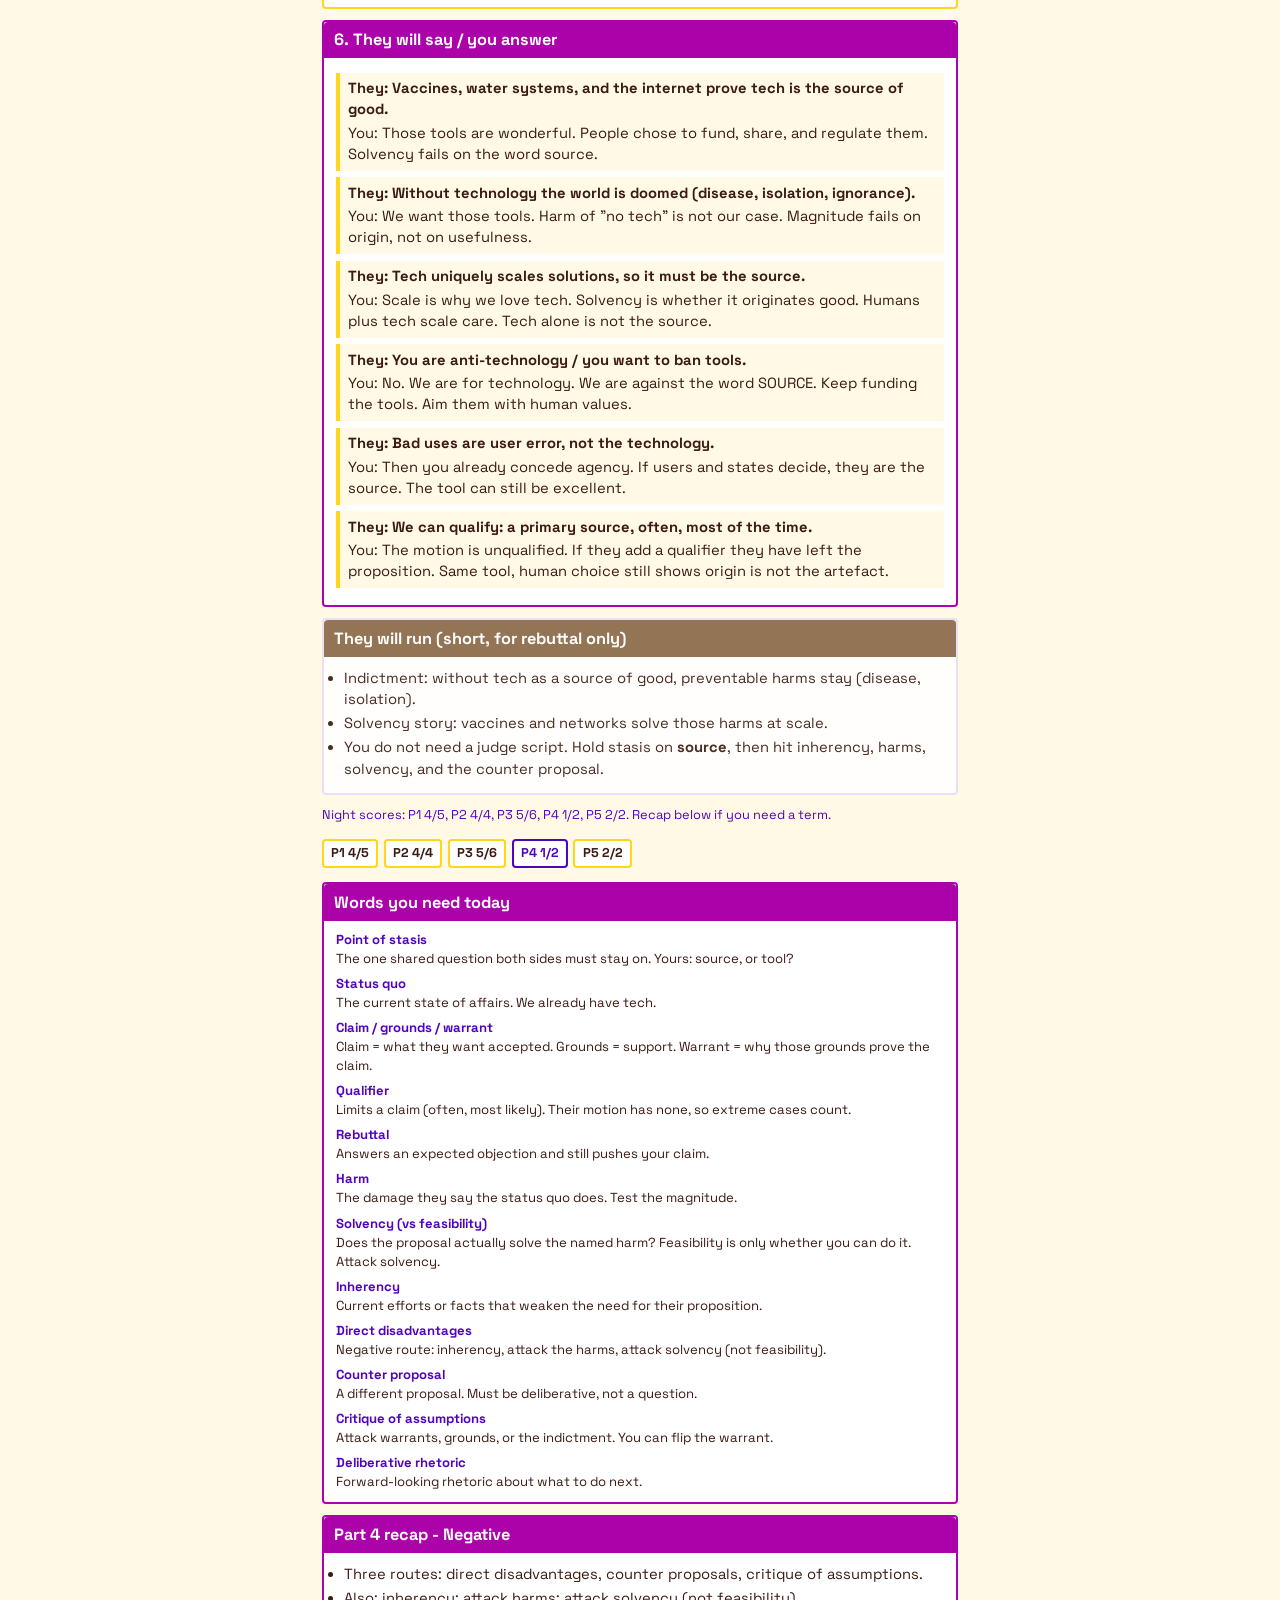
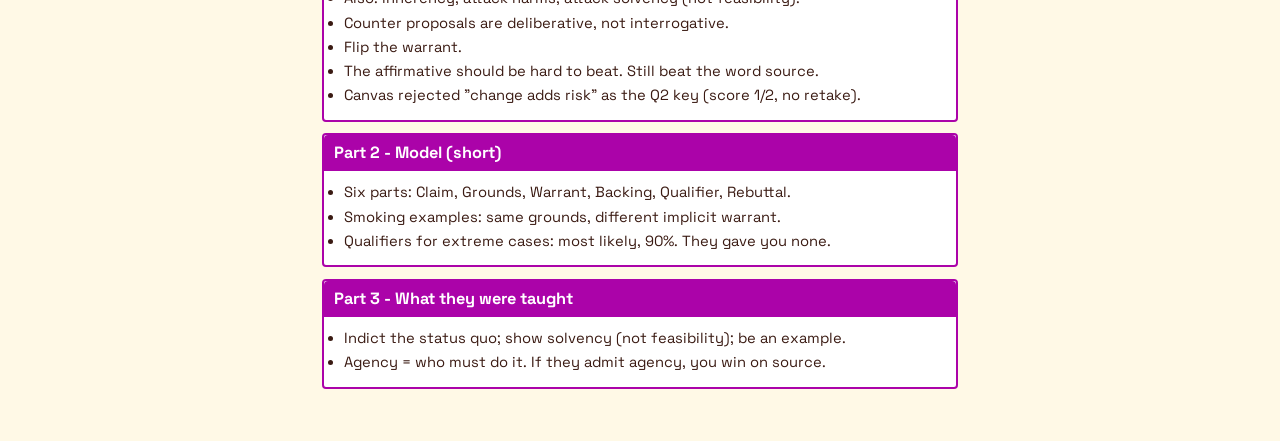
==== commit 2a7fc5fb: "lock120: new purple-magenta-pink-yellow palette Replace red-orange-cream-turquoise with Karina palet" ====
--- a/4100-week2-toulmin-recap.html
+++ b/4100-week2-toulmin-recap.html
@@ -5,17 +5,18 @@
   <meta name="viewport" content="width=device-width, initial-scale=1, viewport-fit=cover" />
   <meta name="referrer" content="no-referrer" />
   <title>ACIT4100 Week 2 - CON playbook</title>
-  <meta name="theme-color" content="#DF301C" />
+  <meta name="theme-color" content="#5003C0" />
   <link rel="stylesheet" href="fonts/fonts.css" />
   <style>
-    html { background: #FFF1D1; }
+    html { background: #FFF9E6; }
     :root {
-      --red: #DF301C;
-      --orange: #FF9100;
-      --cream: #FFF1D1;
-      --teal: #00B7CD;
+      --red: #5003C0;
+      --orange: #FFD51E;
+      --cream: #FFF9E6;
+      --teal: #AB03A9;
+      --pink: #FF467A;
       --ink: #3A1A12;
-      --line: #E8C9A0;
+      --line: #E8DFF5;
     }
     * { box-sizing: border-box; }
     body {
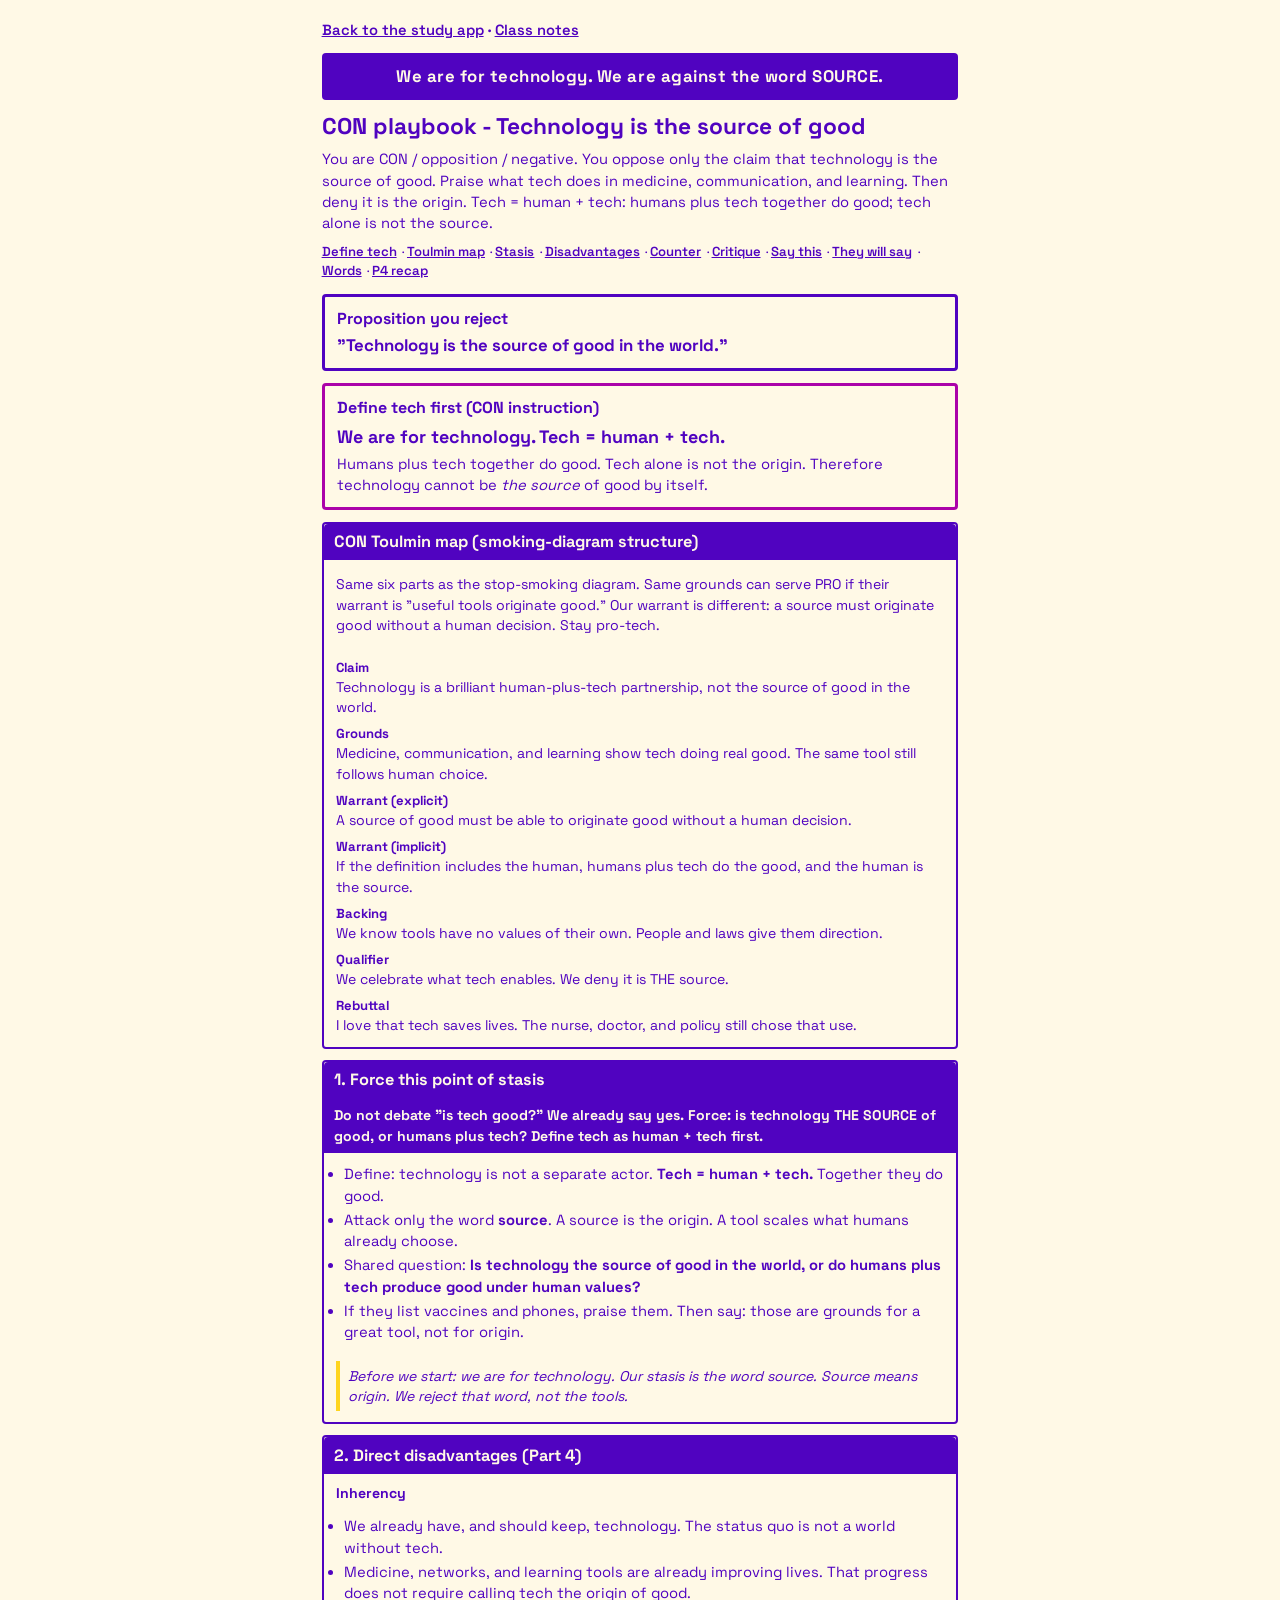
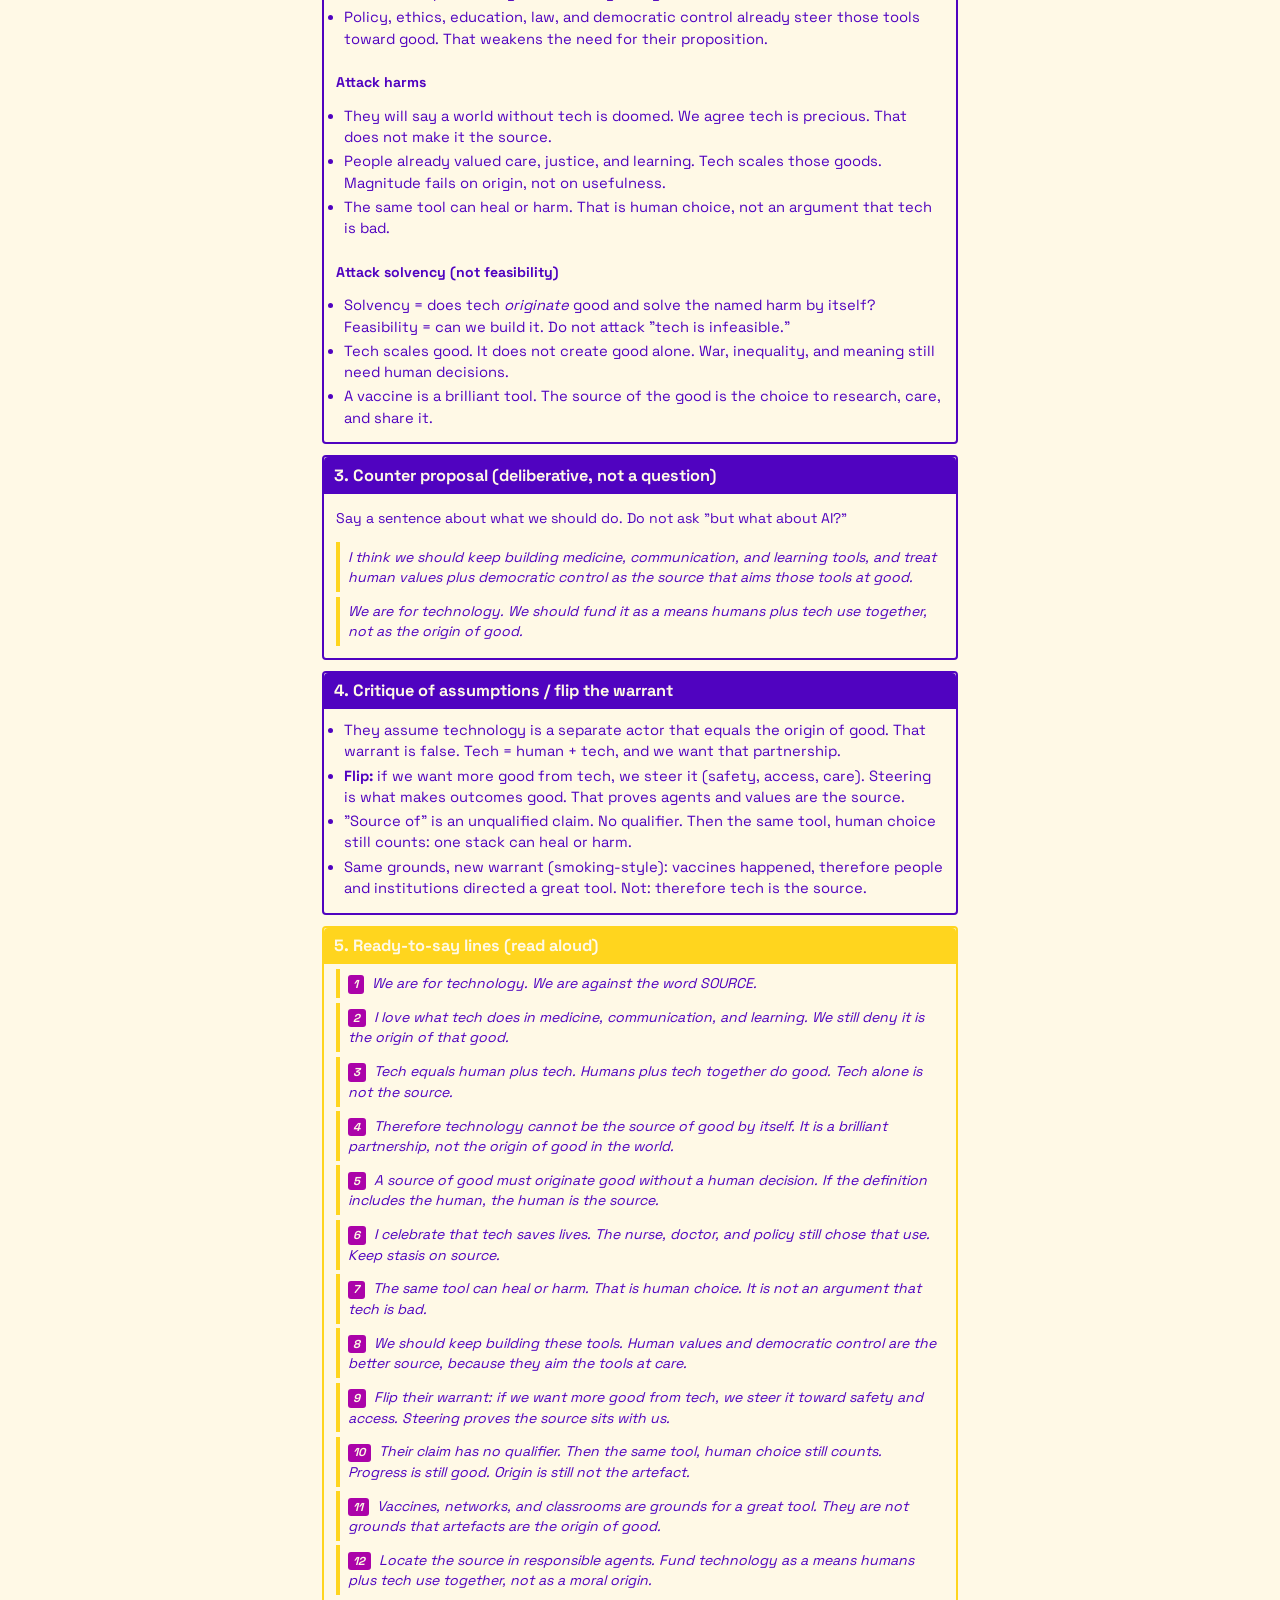
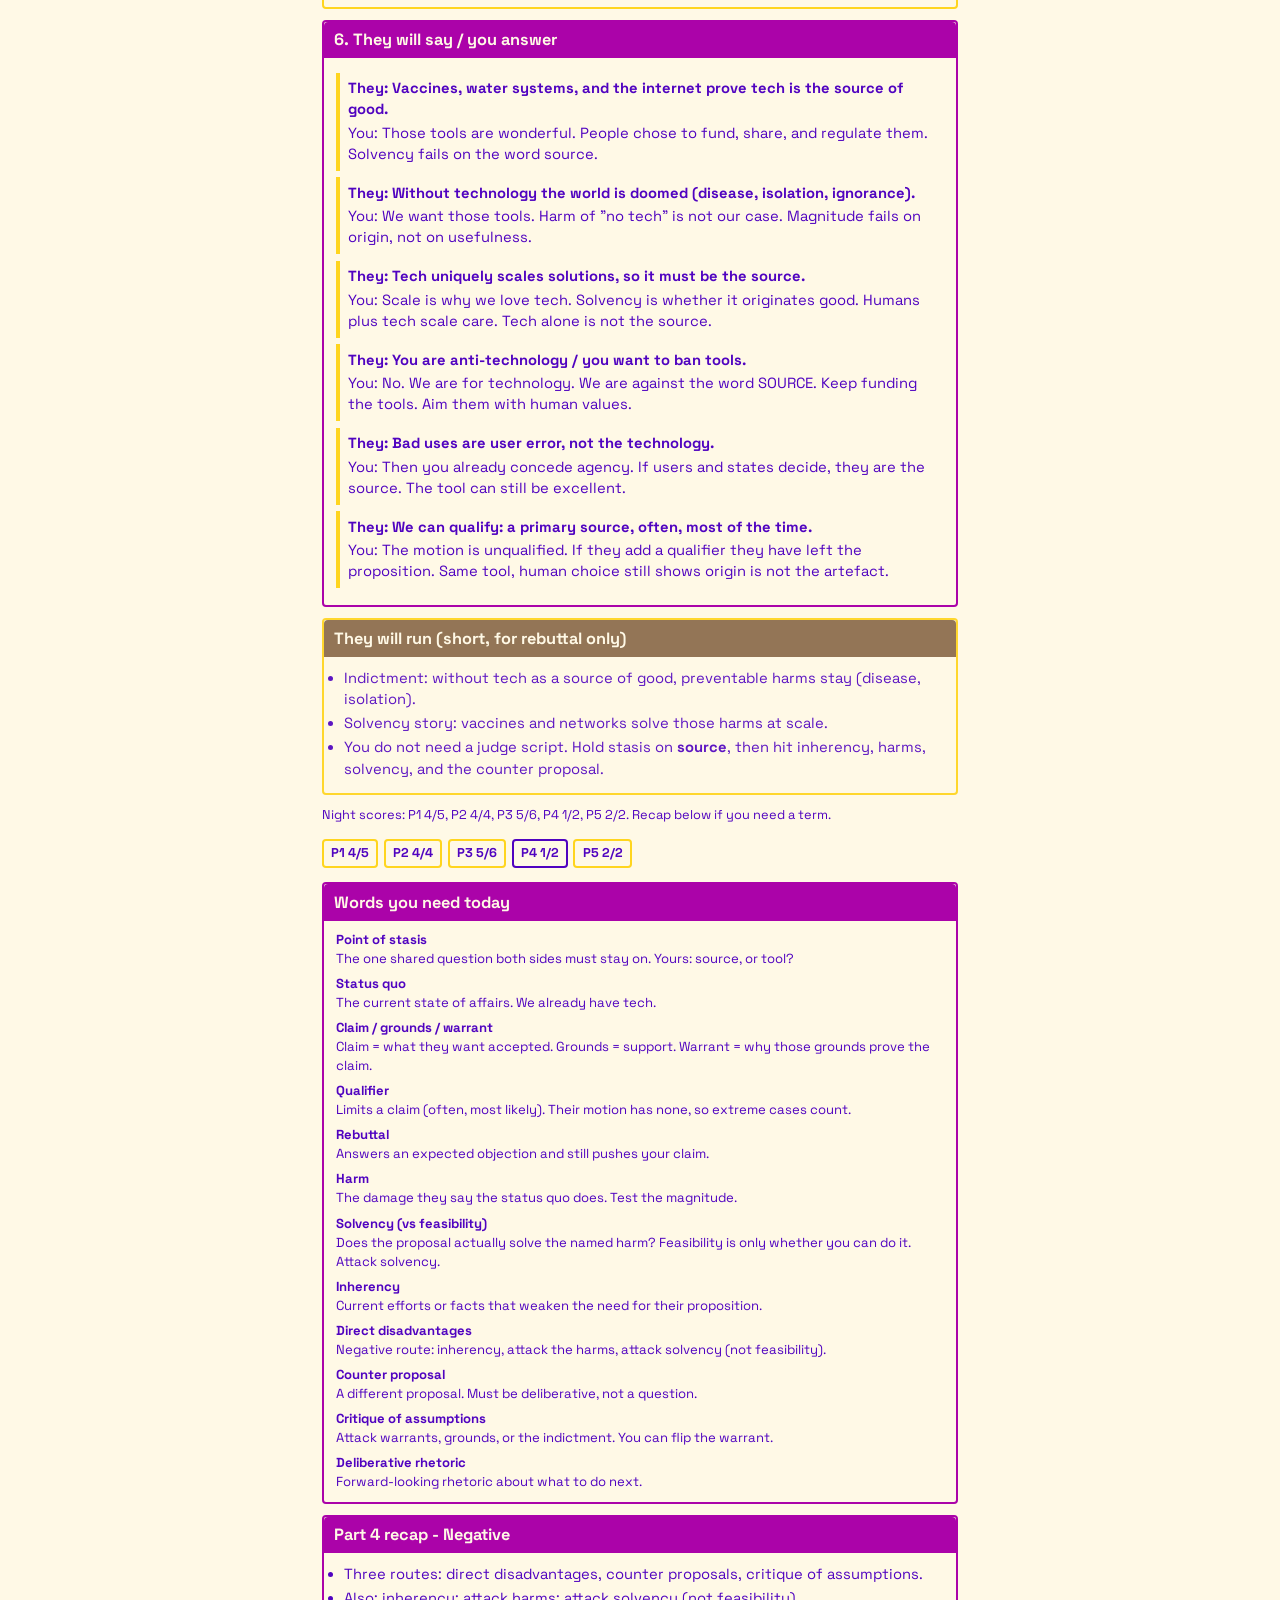
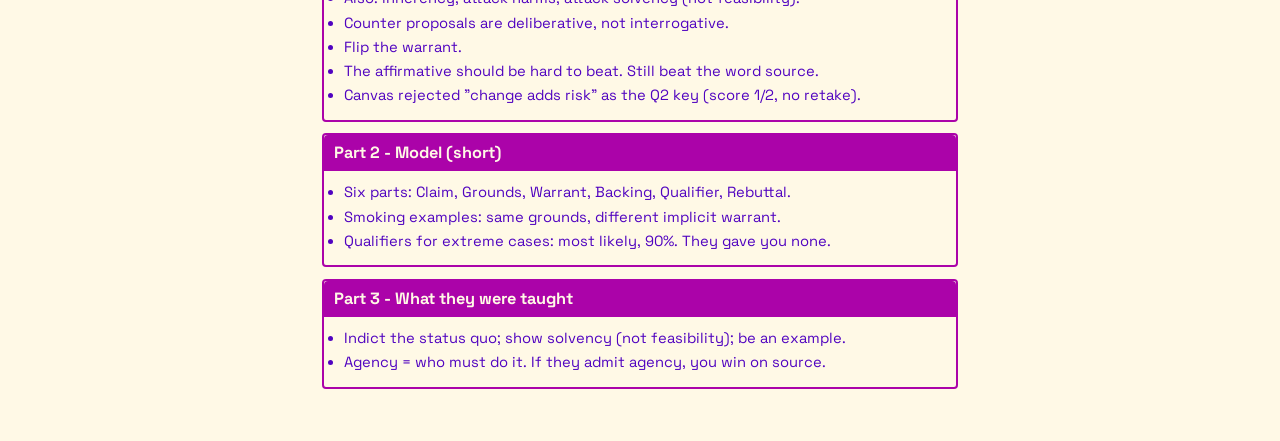
==== commit 8e7f9975: "Apply Karina four-color palette everywhere (lock127). Replace legacy teal/orange/red/cream and brown" ====
--- a/4100-week2-toulmin-recap.html
+++ b/4100-week2-toulmin-recap.html
@@ -15,8 +15,8 @@
       --cream: #FFF9E6;
       --teal: #AB03A9;
       --pink: #FF467A;
-      --ink: #3A1A12;
-      --line: #E8DFF5;
+      --ink: #5003C0;
+      --line: #FFD51E;
     }
     * { box-sizing: border-box; }
     body {
@@ -31,7 +31,7 @@
     h2 {
       font-size: 1.02rem;
       margin: 0;
-      color: #FFFFFF;
+      color: #FFF9E6;
       background: var(--teal);
       padding: 0.4rem 0.65rem;
       border-radius: 4px 4px 0 0;
@@ -46,7 +46,7 @@
     .meta { font-size: 0.8rem; color: var(--red); margin: 0 0 0.85rem; }
     .role {
       background: var(--red);
-      color: #FFFFFF;
+      color: #FFF9E6;
       font-weight: 800;
       font-size: 1.05rem;
       letter-spacing: 0.03em;
@@ -56,7 +56,7 @@
       border-radius: 4px;
     }
     .prop {
-      background: #FFFFFF;
+      background: #FFF9E6;
       border: 3px solid var(--red);
       border-radius: 4px;
       padding: 0.65rem 0.75rem;
@@ -79,7 +79,7 @@
     section.quiet h2 { background: #8A6A4A; }
     .warn {
       background: var(--red);
-      color: #FFFFFF;
+      color: #FFF9E6;
       font-weight: 700;
       padding: 0.45rem 0.65rem;
       margin: 0;
@@ -94,7 +94,7 @@
       margin: 0 0 0.9rem;
     }
     .scores span {
-      background: #FFFFFF;
+      background: #FFF9E6;
       border: 2px solid var(--orange);
       border-radius: 4px;
       padding: 0.22rem 0.45rem;
@@ -106,7 +106,7 @@
       border: 2px solid var(--teal);
       border-radius: 4px;
       margin: 0 0 0.7rem;
-      background: #FFFFFF;
+      background: #FFF9E6;
     }
     section ul {
       margin: 0;
@@ -118,7 +118,7 @@
     li { margin: 0.18rem 0; }
     .ask {
       border: 3px solid var(--red);
-      background: #FFFFFF;
+      background: #FFF9E6;
       border-radius: 4px;
       padding: 0.7rem 0.8rem;
       margin: 0 0 1rem;
@@ -152,7 +152,7 @@
     section.pairs .obj { font-weight: 700; }
     section.pairs .reb { display: block; margin-top: 0.12rem; }
     .define {
-      background: #FFFFFF;
+      background: #FFF9E6;
       border: 3px solid var(--teal);
       border-radius: 4px;
       padding: 0.65rem 0.75rem;
@@ -182,7 +182,7 @@
     .num {
       display: inline-block;
       background: var(--teal);
-      color: #FFFFFF;
+      color: #FFF9E6;
       font-weight: 800;
       font-size: 0.72rem;
       padding: 0.05rem 0.35rem;
